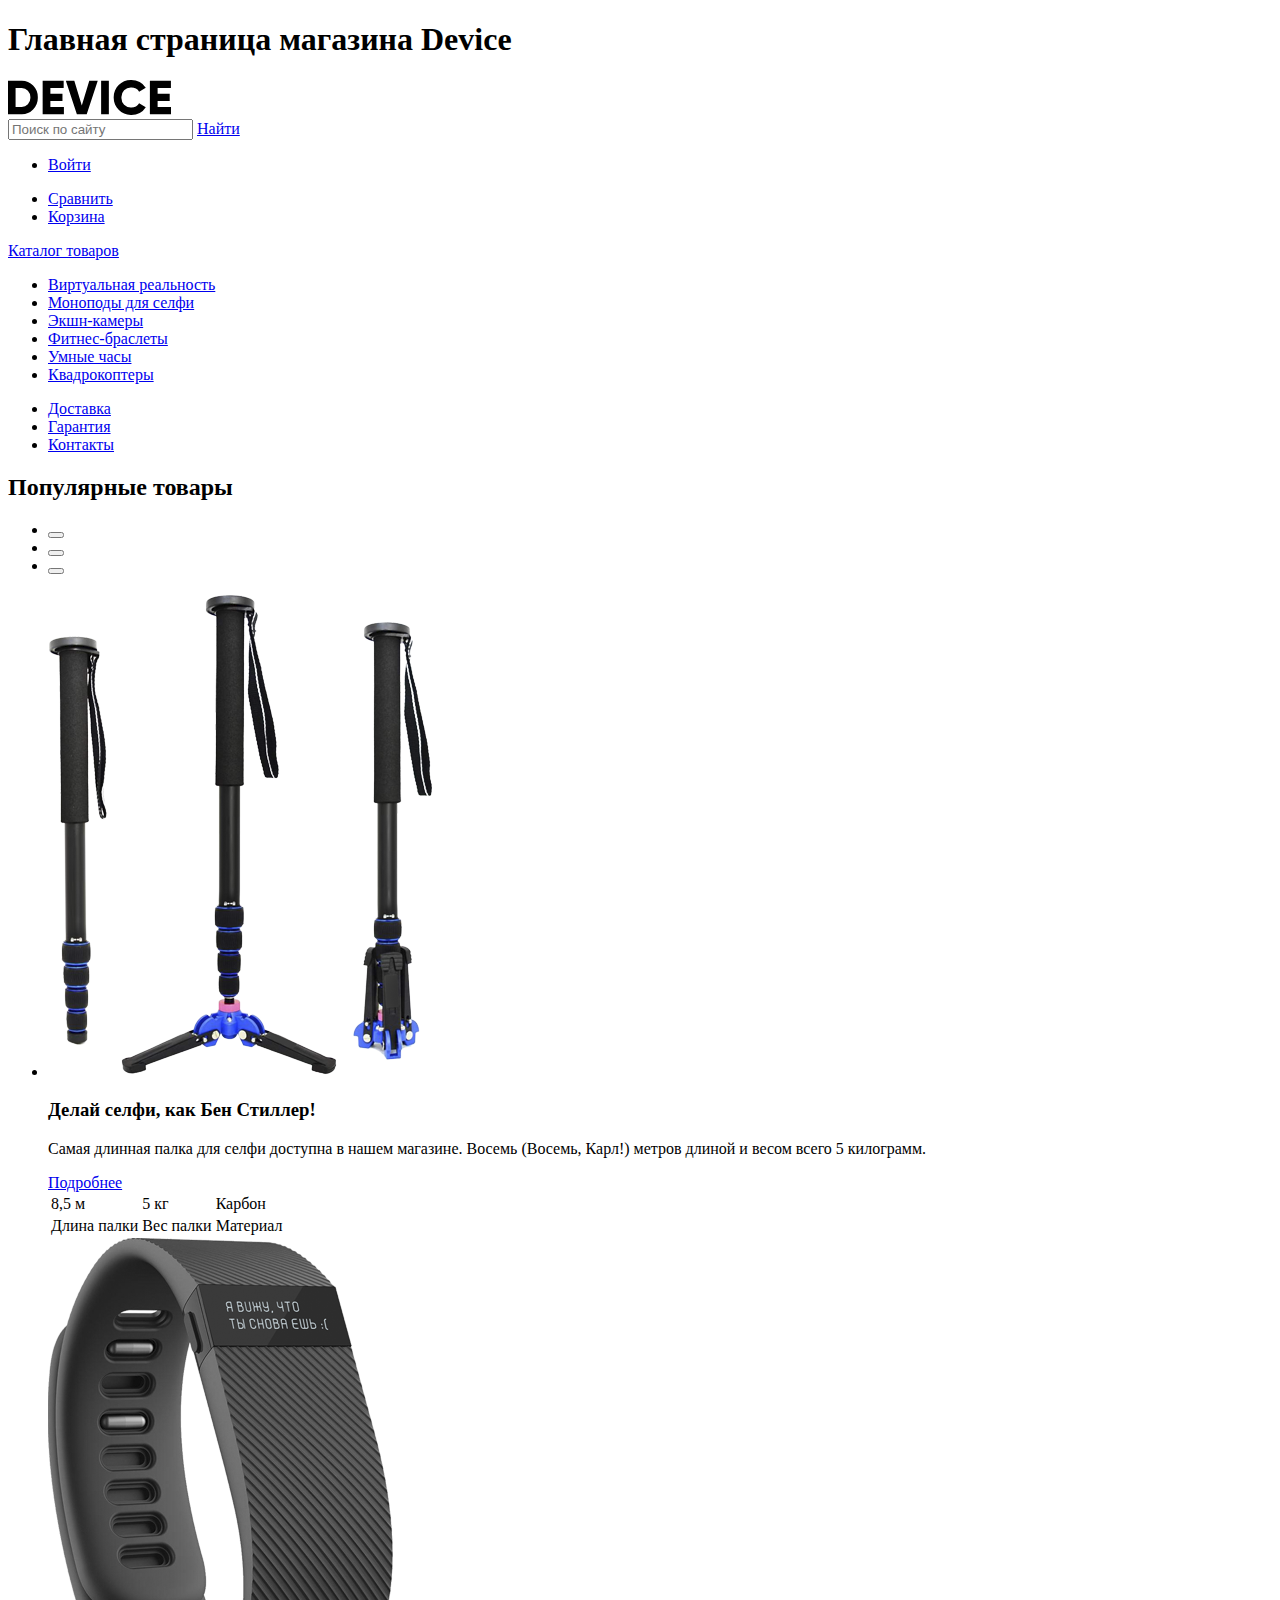
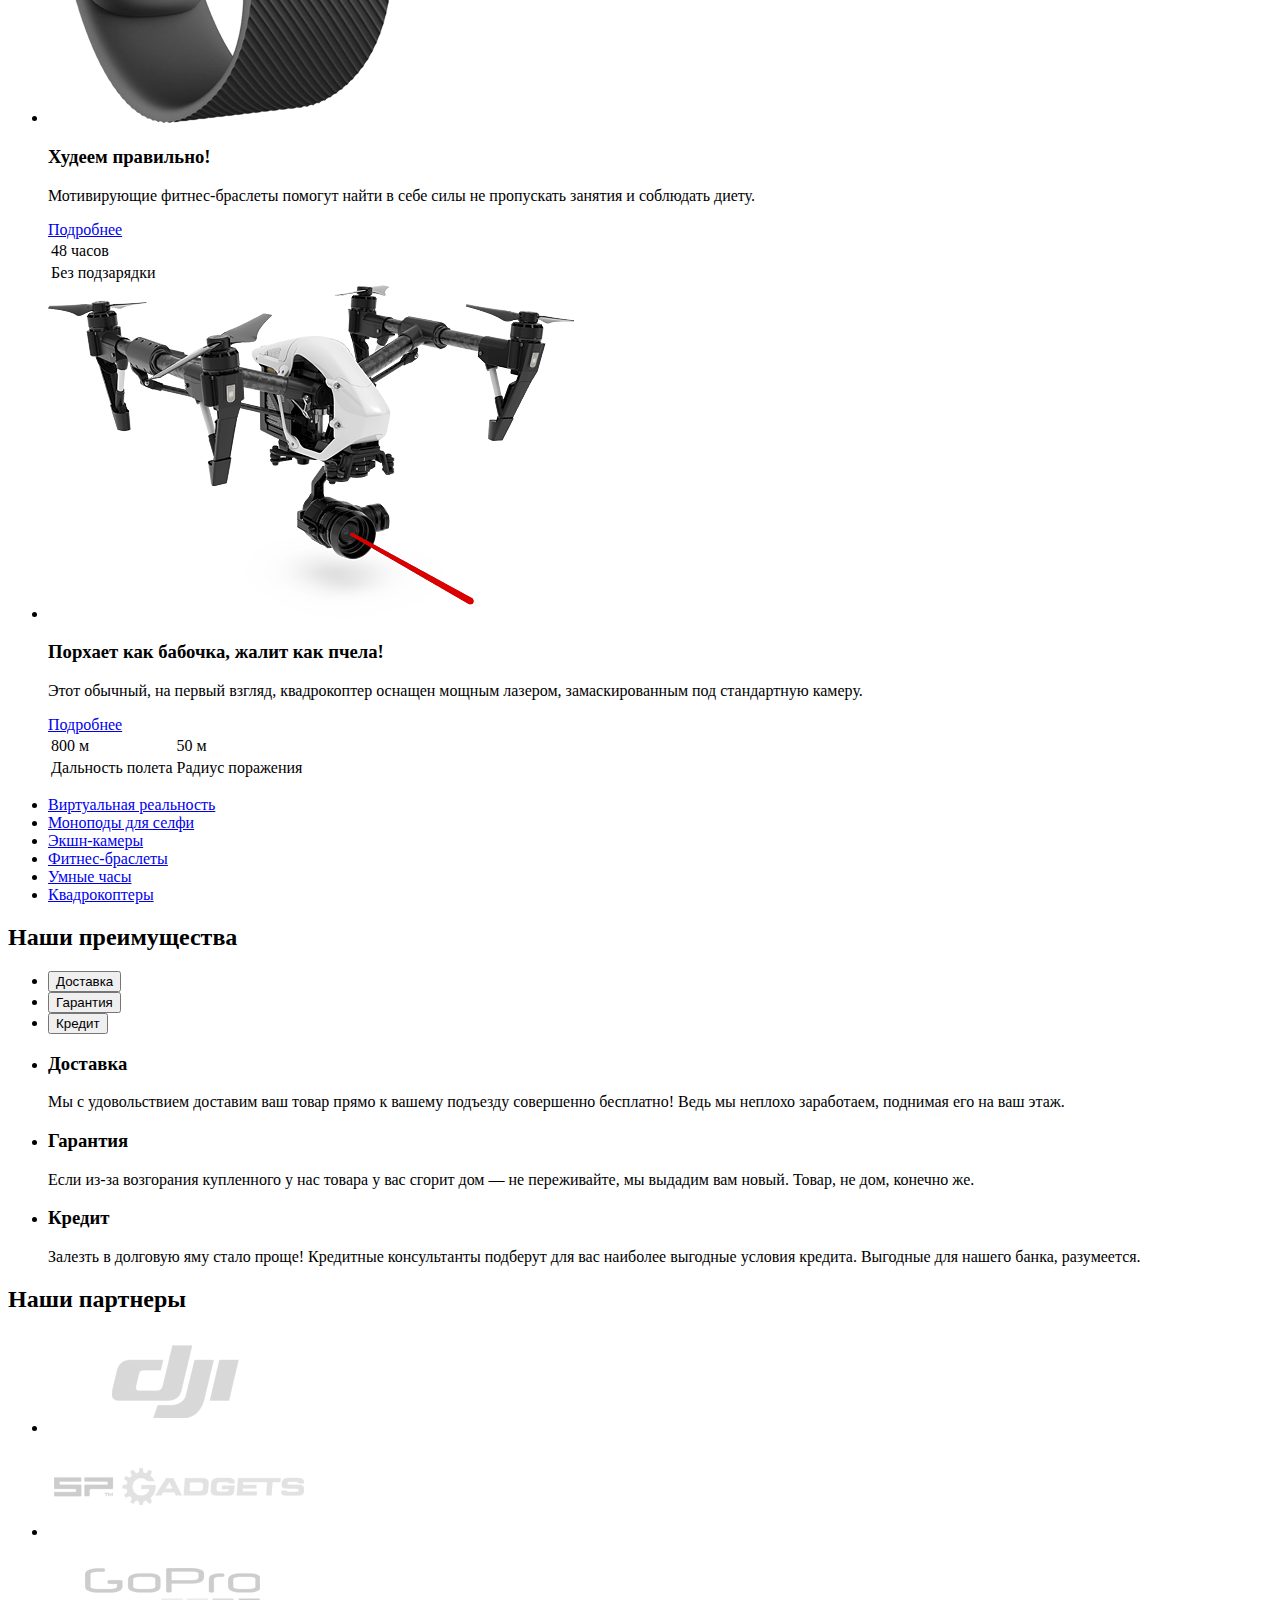
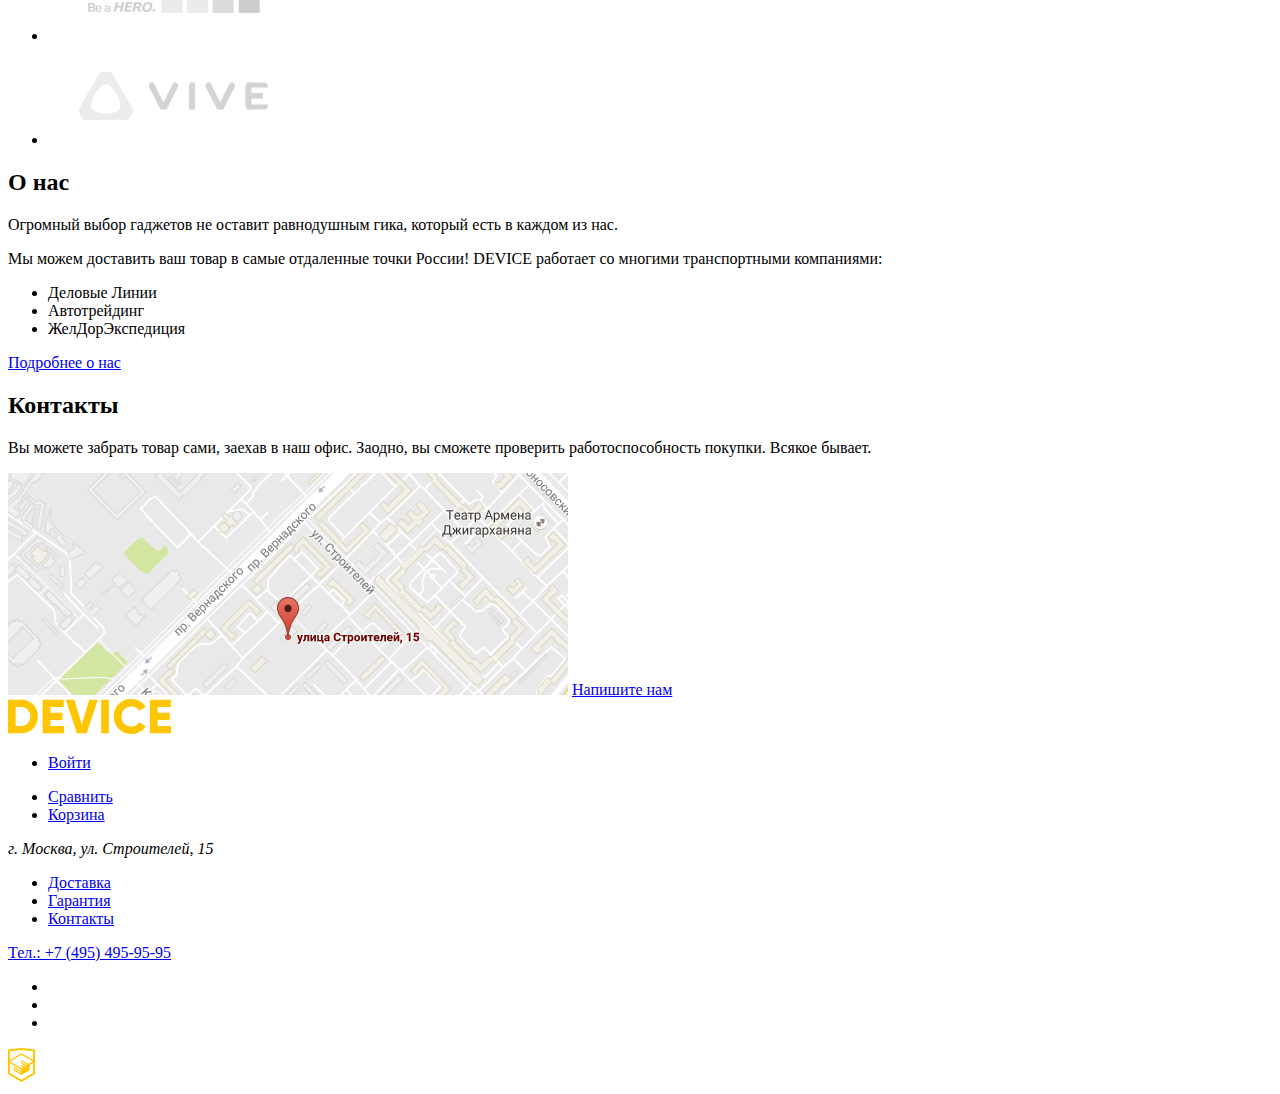
==== index.html @ 70436cd7 "Семантическая разметка" ====
<!DOCTYPE html>
<html lang="ru">
<head>
  <meta charset="UTF-8">
  <title>DEVICE Главная страница</title>
  <link rel="stylesheet" href="css/style.css">
</head>
<body>
  <header class="header">
    <h1 class="visually-hidden">Главная страница магазина Device</h1>
    <a class="header__logo">
      <img src="img/device.svg" alt="Логотип Device">
    </a>
    <div class="header__top">
      <label class="header__search search">
        <input type="text" placeholder="Поиск по сайту" class="search__input">
        <a href="catalog.html" class="search__button">Найти</a>
      </label>
      <ul class="header__user user-list">
        <li>
          <a href="enter.html" class="user-list__link">Войти</a>
        </li>
      </ul>
      <ul class="header__market market-list">
        <li><a href="cart.html" class="market-list__link">Сравнить</a></li>
        <li><a href="cart.html" class="market-list__link">Корзина</a></li>
      </ul>
    </div>
    <nav class="header__bottom nav">
      <a href="catalog.html" class="nav__catalog-link">Каталог товаров</a>
      <ul class="nav__sub-menu sub-menu">
        <li><a href="catalog.html" class="sub-menu__link">Виртуальная реальность</a></li>
        <li><a href="catalog.html" class="sub-menu__link">Моноподы для селфи</a></li>
        <li><a href="catalog.html" class="sub-menu__link">Экшн-камеры</a></li>
        <li><a href="catalog.html" class="sub-menu__link">Фитнес-браслеты</a></li>
        <li><a href="catalog.html" class="sub-menu__link">Умные часы</a></li>
        <li><a href="catalog.html" class="sub-menu__link">Квадрокоптеры</a></li>
      </ul>
      <ul class="nav__list navigation">
        <li><a href="delivery.html" class="navigation__link">Доставка</a></li>
        <li><a href="sertificat.html" class="navigation__link">Гарантия</a></li>
        <li><a href="contact.html" class="navigation__link">Контакты</a></li>
      </ul>
    </nav>
  </header>
  <main class="main-page">
    <section class="slider-promo">
      <h2 class="visually-hidden">Популярные товары</h2>
      <ul class="slider-promo__circle-list circle-list">
        <li><button class="circle-list__button"></button></li>
        <li><button class="circle-list__button"></button></li>
        <li><button class="circle-list__button"></button></li>
      </ul>
      <ul class="slider-promo__list">
        <li class="slider-promo__item slide slide_current">
          <img src="img/slide-1.png" alt="Селфи палка" class="slide__img">
          <div class="slide__right">
            <h3 class="slide__title">
              Делай селфи,
              как Бен Стиллер! </h3>
            <p class="slide__text">
              Самая длинная палка для селфи доступна в нашем магазине.
              Восемь (Восемь, Карл!) метров длиной и весом всего 5 килограмм.
            </p>
            <a href="item.html" class="slide__link">Подробнее</a>
            <table class="slide__table">
              <tr class="slide__row-param">
                <td>8,5 м</td>
                <td>5 кг</td>
                <td>Карбон</td>
              </tr>
              <tr class="slide__row-type">
                <td>Длина палки</td>
                <td>Вес палки</td>
                <td>Материал</td>
              </tr>
            </table>
          </div>
        </li>
        <li class="slider-promo__item slide">
          <img src="img/slide-2.png" alt="Умные часы" class="slide__img">
          <div class="slide__right">
            <h3 class="slide__title">
              Худеем
              правильно!
            </h3>
            <p class="slide__text">
              Мотивирующие фитнес-браслеты помогут найти в себе силы
              не пропускать занятия и соблюдать диету.
            </p>
            <a href="item.html" class="slide__link">Подробнее</a>
            <table class="slide__table">
              <tr class="slide__row-param">
                <td>48 часов</td>
              </tr>
              <tr class="slide__row-type">
                <td>Без подзарядки</td>
              </tr>
            </table>
          </div>
        </li>
        <li class="slider-promo__item slide">
          <img src="img/slide-3.png" alt="Квадракоптер" class="slide__img">
          <div class="slide__right">
            <h3 class="slide__title">
              Порхает как бабочка,
              жалит как пчела!
            </h3>
            <p class="slide__text">
              Этот обычный, на первый взгляд, квадрокоптер оснащен
              мощным лазером, замаскированным под стандартную камеру.
            </p>
            <a href="item.html" class="slide__link">Подробнее</a>
            <table class="slide__table">
              <tr class="slide__row-param">
                <td>800 м</td>
                <td>50 м</td>
              </tr>
              <tr class="slide__row-type">
                <td>Дальность полета</td>
                <td>Радиус поражения</td>
              </tr>
            </table>
          </div>
        </li>
      </ul>
    </section>
    <ul class="catalog-menu">
      <li>
        <div class="catalog-menu__picture"></div>
        <a href="catalog.html" class="catalog-menu__link">Виртуальная реальность</a>
      </li>
      <li>
        <div class="catalog-menu__picture"></div>
        <a href="catalog.html" class="catalog-menu__link">Моноподы для селфи</a>
      </li>
      <li>
        <div class="catalog-menu__picture"></div>
        <a href="catalog.html" class="catalog-menu__link">Экшн-камеры</a>
      </li>
      <li>
        <div class="catalog-menu__picture"></div>
        <a href="catalog.html" class="catalog-menu__link">Фитнес-браслеты</a>
      </li>
      <li>
        <div class="catalog-menu__picture"></div>
        <a href="catalog.html" class="catalog-menu__link">Умные часы</a>
      </li>
      <li>
        <div class="catalog-menu__picture"></div>
        <a href="catalog.html" class="catalog-menu__link">Квадрокоптеры</a>
      </li>
    </ul>
    <section class="slider-feature">
      <h2 class="visually-hidden">Наши преимущества</h2>
      <ul class="slider-feature__list-nav">
        <li><button class="slider-feature__link slider-feature__link_current">Доставка</button></li>
        <li><button class="slider-feature__link">Гарантия</button></li>
        <li><button class="slider-feature__link">Кредит</button></li>
      </ul>
      <ul class="slider-feature__list">
        <li class="slider-feature__item slide">
          <h3 class="slide__title">Доставка</h3>
          <p class="slide__text">Мы с удовольствием доставим ваш товар прямо к вашему подъезду совершенно бесплатно! Ведь мы неплохо заработаем, поднимая его на ваш этаж.</p>
        </li>
        <li class="slider-feature__item slide">
          <h3 class="slide__title">Гарантия</h3>
          <p class="slide__text">
            Если из-за возгорания купленного у нас товара у вас сгорит дом — не переживайте, мы выдадим вам новый.
            Товар, не дом, конечно же.
          </p>
        </li>
        <li class="slider-feature__item slide">
          <h3 class="slide__title">Кредит</h3>
          <p class="slide__text">
            Залезть в долговую яму стало проще! Кредитные консультанты подберут для вас наиболее выгодные
            условия кредита. Выгодные для нашего банка, разумеется.
          </p>
        </li>
      </ul>
    </section>
    <section class="partners">
      <h2 class="visually-hidden">Наши партнеры</h2>
      <ul class="partners__list">
        <li><a href="dji.com" class="partners__link"><img src="img/logo-1.png" alt="Логотип DJI"></a></li>
        <li><a href="sp.com" class="partners__link"><img src="img/logo-2.png" alt="Логотип SP Gadgets"></a></li>
        <li><a href="gopro.com" class="partners__link"><img src="img/logo-3.png" alt="Логотип GoPro"></a></li>
        <li><a href="vive.com" class="partners__link"><img src="img/logo-4.png" alt="Логотип VIVE"></a></li>
      </ul>
    </section>
    <section class="about">
      <h2 class="about__title">О нас</h2>
      <p class="about__text">
        Огромный выбор гаджетов не оставит равнодушным гика, который есть в каждом из нас.
      </p>
      <p class="about__text">
        Мы можем доставить ваш товар в самые отдаленные точки России! DEVICE работает со многими транспортными компаниями:
      </p>
      <ul class="about__list">
        <li>Деловые Линии</li>
        <li>Автотрейдинг</li>
        <li>ЖелДорЭкспедиция</li>
      </ul>
      <a href="tous.html" class="about__button">Подробнее о нас</a>
    </section>
    <section class="contact">
      <h2 class="contact__title">Контакты</h2>
      <p class="contact__text">Вы можете забрать товар сами, заехав в наш офис. Заодно, вы сможете проверить работоспособность покупки. Всякое бывает.</p>
      <a href="google.com"><img src="img/map.png" alt="г. Москва, ул. Строителей, 15"></a>
      <a href="toletter.html" class="contact__button">Напишите нам</a>
    </section>
  </main>
  <footer class="footer">
    <div class="footer__top">
      <a class="footer__logo"><img src="img/device_yellow.svg" alt="Логотип Device"></a>
      <ul class="user-list">
        <li><a href="enter.html" class="user-list__link">Войти</a></li>
      </ul>
      <ul class="market-list">
        <li><a href="cart.html" class="market-list__link">Сравнить</a></li>
        <li><a href="cart.html" class="market-list__link">Корзина</a></li>
      </ul>
    </div>
    <div class="footer__middle">
      <address class="footer__address">г. Москва, ул. Строителей, 15</address>
      <ul class="navigation footer__nav">
        <li><a href="delivery.html" class="navigation__link">Доставка</a></li>
        <li><a href="sertificat.html" class="navigation__link">Гарантия</a></li>
        <li><a href="contact.html" class="navigation__link">Контакты</a></li>
      </ul>
      <p class="tel"><a href="tel:+7(495)495-95-95">Тел.: +7 (495) 495-95-95</a></p>
    </div>
    <div class="footer bottom">
      <ul class="social">
        <li><a href="fb.com" class="social__link" aria-label="Мы в Facebook"></a></li>
        <li><a href="ins.com" class="social__link" aria-label="Мы в Instagram"></a></li>
        <li><a href="tw.com" class="social__link" aria-label="Мы в Twitter"></a></li>
      </ul>
      <a href="htmlacademy.ru" class="htmlAcad"><img src="img/logo-htmlacademy.svg" alt="Логотип ХТМЛ Академии"></a>
    </div>
  </footer>
</body>
</html>
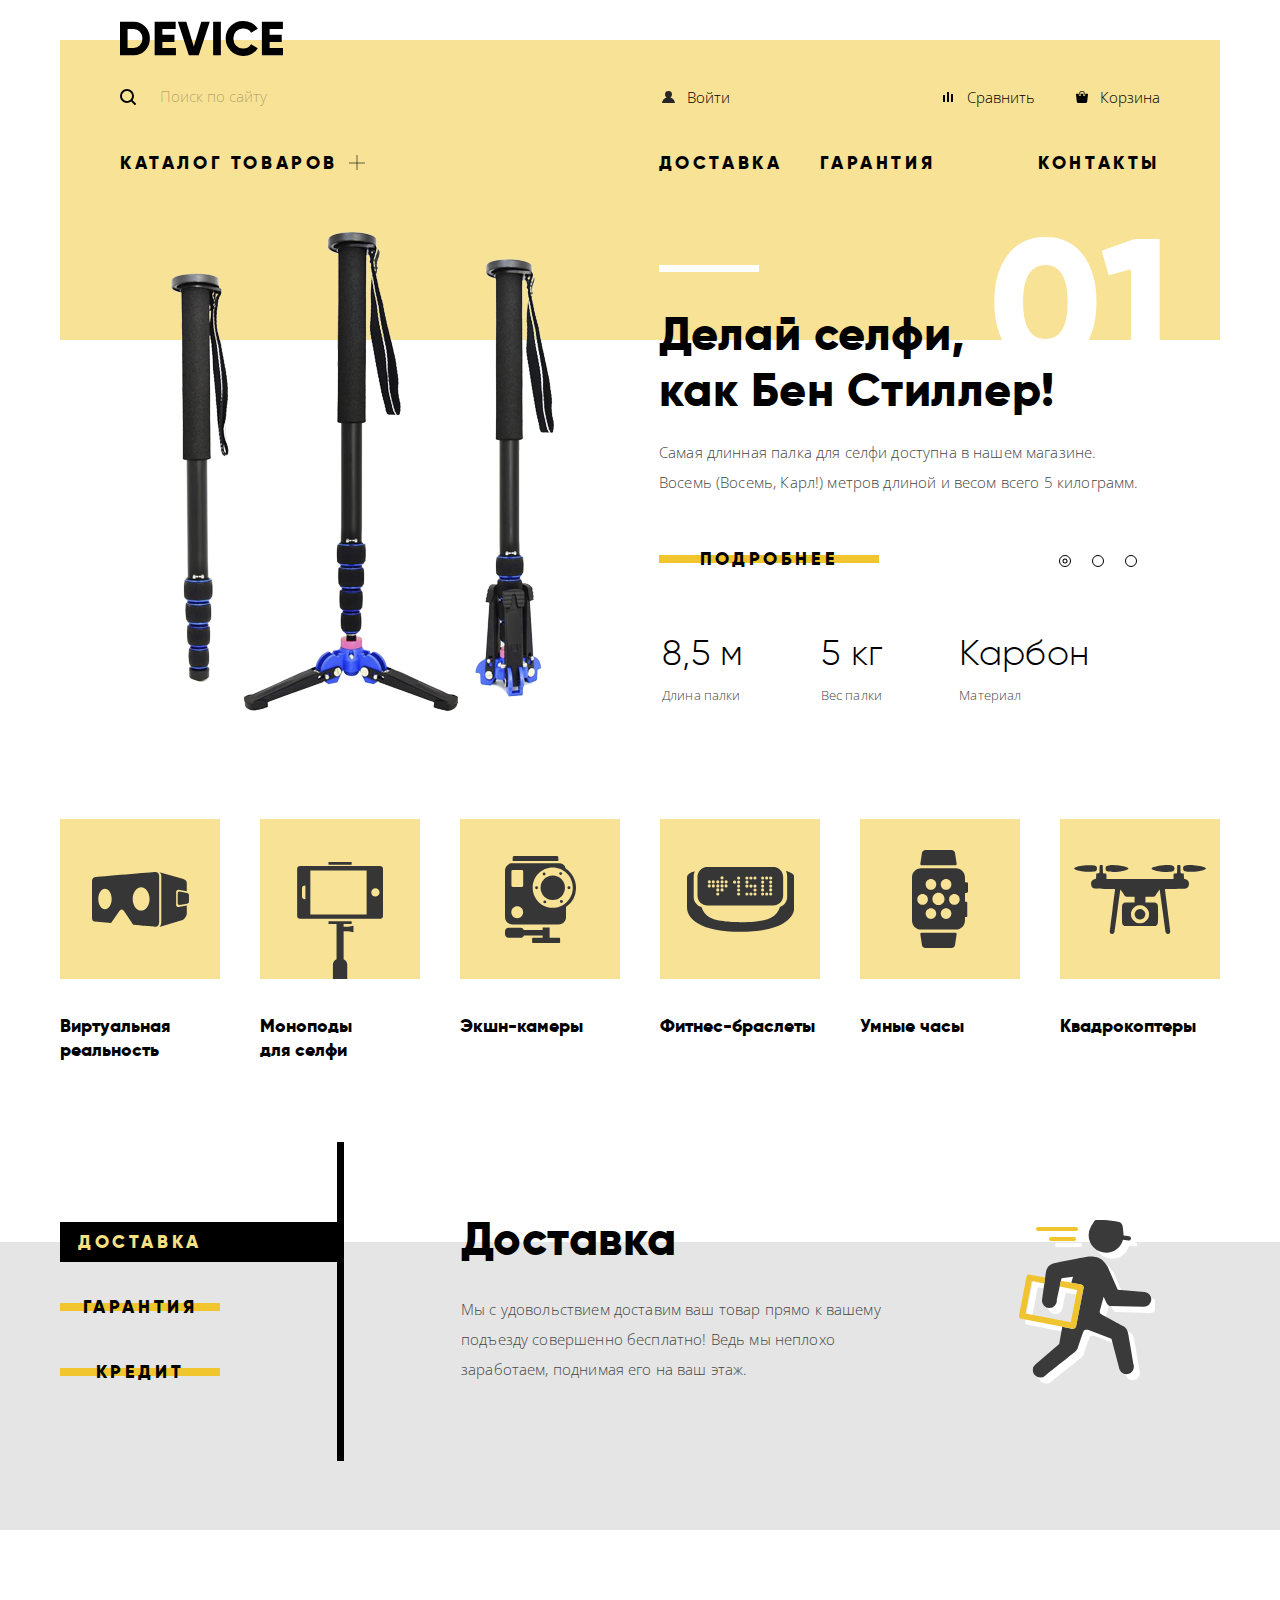
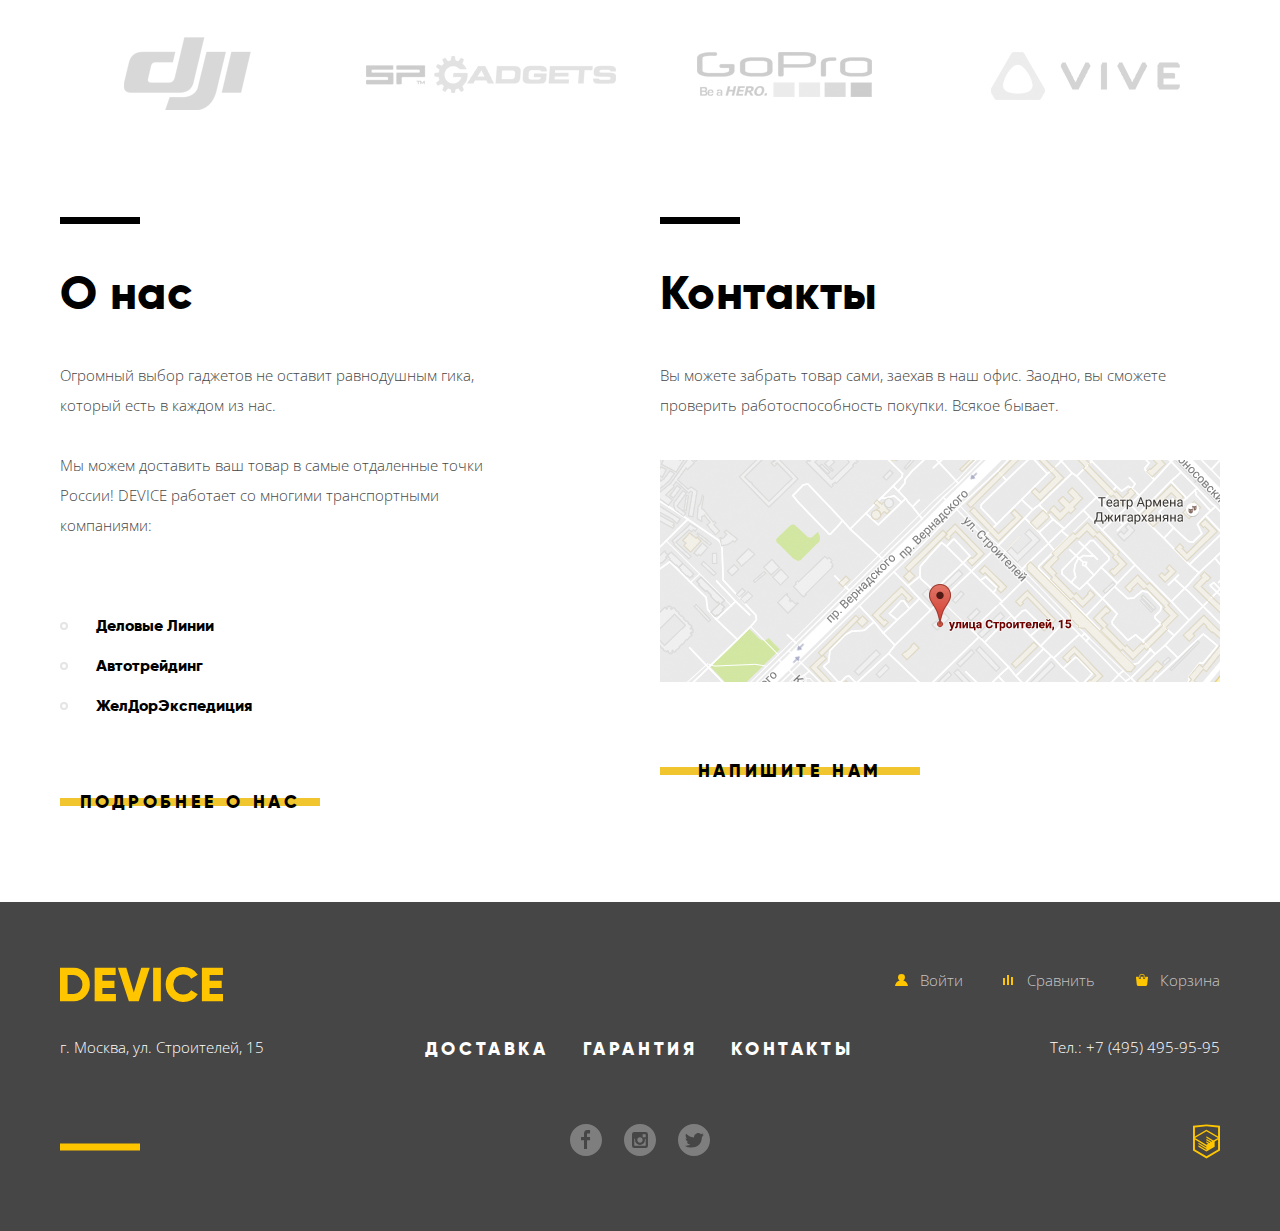
==== commit 9113f4bd: "Работает в хроме" ====
--- a/index.html
+++ b/index.html
@@ -3,241 +3,403 @@
 <head>
   <meta charset="UTF-8">
   <title>DEVICE Главная страница</title>
+  <link href="https://fonts.googleapis.com/css?family=Open+Sans:300,400&display=swap" rel="stylesheet">
   <link rel="stylesheet" href="css/style.css">
+  <link rel="stylesheet" href="css/normalize.css">
 </head>
-<body>
-  <header class="header">
-    <h1 class="visually-hidden">Главная страница магазина Device</h1>
-    <a class="header__logo">
-      <img src="img/device.svg" alt="Логотип Device">
-    </a>
-    <div class="header__top">
-      <label class="header__search search">
-        <input type="text" placeholder="Поиск по сайту" class="search__input">
-        <a href="catalog.html" class="search__button">Найти</a>
-      </label>
-      <ul class="header__user user-list">
-        <li>
-          <a href="enter.html" class="user-list__link">Войти</a>
-        </li>
-      </ul>
-      <ul class="header__market market-list">
-        <li><a href="cart.html" class="market-list__link">Сравнить</a></li>
-        <li><a href="cart.html" class="market-list__link">Корзина</a></li>
+<body class="main-page">
+  <div class="container">
+    <header class="header">
+      <h1 class="visually-hidden">Главная страница магазина Device</h1>
+      <a class="header__logo">
+        <img src="img/device.svg" alt="Логотип Device" width="163" height="35">
+      </a>
+      <div class="header__top">
+        <label class="header__search search">
+          <input type="text" placeholder="Поиск по сайту" class="search__input">
+          <a href="catalog.html" class="search__button">Найти</a>
+        </label>
+        <ul class="header__user user-list">
+          <li class="user-list__item">
+            <a href="enter.html" class="user-list__link">Войти</a>
+          </li>
+        </ul>
+        <ul class="header__market market-list">
+          <li><a href="cart.html" class="market-list__link market-list__link_compare">Сравнить</a></li>
+          <li><a href="cart.html" class="market-list__link market-list__link_cart">Корзина</a></li>
+        </ul>
+      </div>
+      <nav class="header__bottom nav">
+        <a href="catalog.html" class="nav__catalog-link">Каталог товаров</a>
+        <div class="nav__sub-menu sub-menu">
+          <ul class="sub-menu__category-list">
+            <li class="sub-menu__item">
+              <a href="" class="sub-menu__link">Виртуальная реальность</a>
+            </li>
+            <li class="sub-menu__item">
+              <a href="" class="sub-menu__link">Моноподы для селфи</a>
+            </li>
+            <li class="sub-menu__item">
+              <a href="" class="sub-menu__link">Экшн-камеры</a>
+            </li>
+          </ul>
+          <ul class="sub-menu__category-list">
+            <li class="sub-menu__item">
+              <a href="" class="sub-menu__link">Фитнес-браслеты</a>
+            </li>
+            <li class="sub-menu__item">
+              <a href="" class="sub-menu__link">Умные часы</a>
+            </li>
+          </ul>
+          <ul class="sub-menu__category-list">
+            <li class="sub-menu__item">
+              <a href="" class="sub-menu__link">Квадрокоптеры</a>
+            </li>
+          </ul>
+        </div>
+        <ul class="nav__list navigation">
+          <li><a href="delivery.html" class="navigation__link">Доставка</a></li>
+          <li><a href="sertificat.html" class="navigation__link">Гарантия</a></li>
+          <li><a href="contact.html" class="navigation__link">Контакты</a></li>
+        </ul>
+      </nav>
+    </header>
+  </div>
+  <main class="main-page">
+    <div class="container">
+      <section class="slider-promo">
+        <h2 class="visually-hidden">Популярные товары</h2>
+        <ul class="slider-promo__circle-list circle-list">
+          <li><button class="circle-list__button circle-list__button_current"></button></li>
+          <li><button class="circle-list__button"></button></li>
+          <li><button class="circle-list__button"></button></li>
+        </ul>
+        <ul class="slider-promo__list">
+          <li class="slider-promo__item slide slide_current">
+            <img src="img/slide-1.png" alt="Селфи палка" class="slide__img" width="384" height="486">
+            <div class="slide__right">
+              <h3 class="slide__title">
+                Делай селфи,<br>
+                как Бен Стиллер!</h3>
+              <p class="slide__text">
+                Самая длинная палка для селфи доступна в нашем магазине.
+                Восемь&nbsp;(Восемь, Карл!) метров длиной и весом всего 5 килограмм.
+              </p>
+              <a href="item.html" class="slide__link button">Подробнее</a>
+              <table class="slide__table">
+                <tr class="slide__row-param">
+                  <td>8,5 м</td>
+                  <td>5 кг</td>
+                  <td>Карбон</td>
+                </tr>
+                <tr class="slide__row-type">
+                  <td>Длина палки</td>
+                  <td>Вес палки</td>
+                  <td>Материал</td>
+                </tr>
+              </table>
+            </div>
+          </li>
+          <li class="slider-promo__item slide">
+            <img src="img/slide-2.png" alt="Умные часы" class="slide__img" width="345" height="485">
+            <div class="slide__right">
+              <h3 class="slide__title">
+                Худеем<br>
+                правильно!
+              </h3>
+              <p class="slide__text">
+                Мотивирующие фитнес-браслеты помогут найти в себе силы
+                не&nbsp;пропускать занятия и соблюдать диету.
+              </p>
+              <a href="item.html" class="slide__link button">Подробнее</a>
+              <table class="slide__table">
+                <tr class="slide__row-param">
+                  <td>48 часов</td>
+                </tr>
+                <tr class="slide__row-type">
+                  <td>Без подзарядки</td>
+                </tr>
+              </table>
+            </div>
+          </li>
+          <li class="slider-promo__item slide">
+            <img src="img/slide-3.png" alt="Квадракоптер" class="slide__img" width="526" height="334">
+            <div class="slide__right">
+              <h3 class="slide__title">
+                Порхает как&nbsp;бабочка,
+                жалит как пчела!
+              </h3>
+              <p class="slide__text">
+                Этот обычный, на первый взгляд, квадрокоптер оснащен
+                мощным&nbsp;лазером, замаскированным под стандартную камеру.
+              </p>
+              <a href="item.html" class="slide__link button">Подробнее</a>
+              <table class="slide__table">
+                <tr class="slide__row-param">
+                  <td>800 м</td>
+                  <td>50 м</td>
+                </tr>
+                <tr class="slide__row-type">
+                  <td>Дальность полета</td>
+                  <td>Радиус поражения</td>
+                </tr>
+              </table>
+            </div>
+          </li>
+        </ul>
+      </section>
+      <ul class="catalog-menu">
+        <li>
+          <a href="catalog.html" class="catalog-menu__picture catalog-menu__picture_reality">
+            <svg xmlns="http://www.w3.org/2000/svg" width="97" height="55" viewBox="0 0 97 55">
+              <g fill="#363636">
+                <path
+                  d="M84.131 32.639V20.003c0-1.309 1.045-2.37 2.335-2.37l8.326 1.581V11.02c0-2.355-1.708-3.431-4.202-4.265L67.403.175c1.616 1.391 1.889 2.04 1.889 4.396V49.78c0 2.356-.45 4.066-1.967 5.21l23.265-7.065c2.401-.833 4.202-4.216 4.202-6.572V33.44l-8.326 1.567c-1.29.002-2.335-1.06-2.335-2.368z" />
+                <path
+                  d="M95.129 20.979l-7.598-1.444c-1.008 0-1.824.829-1.824 1.851v9.868c0 1.023.816 1.852 1.824 1.852l7.598-1.431c1.154-.419 1.824-.829 1.824-1.852V22.83c0-1.022-.766-1.507-1.824-1.851zM67.17 4.483c0-5.08-4.232-4.459-4.232-4.459S5.832 4.738 2.838 5.145.001 9.532.001 9.532L0 45.812c0 3.743 2.599 3.753 2.599 3.753l16.477 1.403L27.212 39.3s1.109-1.828 2.505-1.828c1.397 0 2.432 1.861 2.432 1.861l9.061 13.521s18.895 1.909 22.521 1.909c3.626-.001 3.439-5.024 3.439-5.024V4.483zM12.982 37.192c-3.698 0-6.696-4.601-6.696-10.275s2.998-10.275 6.696-10.275c3.698 0 6.696 4.601 6.696 10.275s-2.998 10.275-6.696 10.275zm36.158 1.426c-4.662 0-8.441-5.239-8.441-11.701 0-6.463 3.78-11.702 8.441-11.702 4.662 0 8.442 5.239 8.442 11.702 0 6.462-3.78 11.701-8.442 11.701z" />
+              </g>
+            </svg>
+          </a>
+          <a href="catalog.html" class="catalog-menu__link">Виртуальная реальность</a>
+        </li>
+        <li>
+          <a href="catalog.html" class="catalog-menu__picture catalog-menu__picture_mono">
+            <svg xmlns="http://www.w3.org/2000/svg" width="86" height="117" viewBox="0 0 86 117">
+              <g fill="#363636">
+                <path
+                  d="M82.821 4.011H3.33A3.188 3.188 0 0 0 .142 7.199v46.413a3.187 3.187 0 0 0 3.188 3.189h79.492a3.188 3.188 0 0 0 3.189-3.189V7.199a3.189 3.189 0 0 0-3.19-3.188zM8.392 37.236h-.226a3.19 3.19 0 0 1-3.189-3.189v-7.283a3.188 3.188 0 0 1 3.189-3.188h.226v13.66zm61.231 15.172H13.341V8.402h56.282v44.006zM78.4 34.552c-2.289 0-4.146-1.855-4.146-4.147s1.856-4.147 4.146-4.147a4.146 4.146 0 1 1 0 8.294zM31.497 0h23.157v2.758H31.497zM46.608 64.861v-2.973h8.046V59.13H31.498v2.758h8.045v35.246a6.068 6.068 0 0 0-3.635 5.559V117h14.335v-14.307a6.062 6.062 0 0 0-3.636-5.557v-27.99h4.796l5.051 1.213v-6.711l-5.051 1.213h-4.795z" />
+              </g>
+            </svg>
+          </a>
+          <a href="catalog.html" class="catalog-menu__link">Моноподы для&nbsp;селфи</a>
+        </li>
+        <li>
+          <a href="catalog.html" class="catalog-menu__picture catalog-menu__picture_action">
+            <svg xmlns="http://www.w3.org/2000/svg" width="71" height="87" viewBox="0 0 71 87">
+              <g fill="#363636">
+                <path
+                  d="M53.349 1.49c0-.736-.578-1.49-1.311-1.49H9.053C8.32 0 7.672.754 7.672 1.49v3.522h45.676V1.49zM54.202 81.809h-9.597V71.426h-6.958v2.507H18.774c-.537-1.254-1.757-2.148-3.181-2.148H3.559C1.642 71.784 0 73.387 0 75.311v3.018c0 1.924 1.642 3.48 3.559 3.48h12.035c1.511 0 2.792-.896 3.269-2.326h18.785v2.326H28.13c-.533 0-1.01.437-1.01.972v3.172c0 .535.478 1.048 1.01 1.048h26.072c.533 0 .93-.513.93-1.048V82.78c0-.535-.397-.971-.93-.971zM60.666 12.39a7.037 7.037 0 0 0-6.771-5.05H7.148C3.25 7.34 0 10.449 0 14.361v46.9c0 3.912 3.25 7.121 7.148 7.121h46.747c3.898 0 7.126-3.209 7.126-7.121V50.915a23.228 23.228 0 0 0 10.001-19.164c-.001-8.079-4.132-15.181-10.356-19.361zM12.238 62.151c-3.259 0-5.901-2.65-5.901-5.921 0-3.27 2.642-5.922 5.901-5.922s5.902 2.652 5.902 5.922c0 3.271-2.643 5.921-5.902 5.921zm5.961-32.605a1.42 1.42 0 0 1-1.418 1.422h-8.94a1.42 1.42 0 0 1-1.418-1.422v-14.16a1.42 1.42 0 0 1 1.418-1.423h8.939a1.42 1.42 0 0 1 1.418 1.423v14.16zm29.563 22.312c-11.076 0-20.057-9.01-20.057-20.123s8.98-20.124 20.057-20.124c11.077 0 20.058 9.01 20.058 20.124s-8.981 20.123-20.058 20.123z" />
+                <ellipse cx="47.762" cy="31.735" rx="12.188" ry="12.229" />
+                <circle cx="31.562" cy="31.736" r="1.435" />
+                <circle cx="63.963" cy="31.736" r="1.435" />
+                <circle cx="39.109" cy="17.994" r="1.435" />
+                <ellipse cx="56.415" cy="45.476" rx="1.43" ry="1.436" />
+                <circle cx="55.697" cy="17.565" r="1.435" />
+                <circle cx="39.828" cy="45.906" r="1.435" />
+              </g>
+            </svg>
+          </a>
+          <a href="catalog.html" class="catalog-menu__link">Экшн-камеры</a>
+        </li>
+        <li>
+          <a href="catalog.html" class="catalog-menu__picture catalog-menu__picture_fit">
+            <svg xmlns="http://www.w3.org/2000/svg" width="107" height="65" viewBox="0 0 107 65">
+              <g fill="#363636">
+                <path
+                  d="M98.967 4.074c.752 1.441 1.209 3.08 1.209 4.818v21.102c0 4.616-3.092 8.527-7.246 9.9-1.325 3.987-3.778 7.854-8.051 10.432-8.676 5.231-31.124 4.837-31.198 4.837-.078 0-22.513.395-31.189-4.837-4.216-2.545-6.708-6.347-8.042-10.279-4.418-1.209-7.756-5.251-7.756-10.053V8.893c0-1.688.427-3.282 1.139-4.693C4.17 5.109 0 6.918 0 10.434v29.983C0 50.668 11.839 64.85 53.657 64.85c41.82 0 53.657-14.182 53.657-24.433V10.434c-.001-3.684-4.576-5.494-8.347-6.36z" />
+                <path
+                  d="M20.561 38.459h65.523c5.564 0 10.074-4.513 10.074-10.077V9.935c0-5.563-4.51-10.075-10.074-10.075H20.561c-5.564 0-10.075 4.511-10.075 10.075v18.447c0 5.564 4.511 10.077 10.075 10.077zM83.695 9.468a1.57 1.57 0 1 1 0 3.139 1.57 1.57 0 0 1 0-3.139zm0 4.039a1.569 1.569 0 1 1 0 3.138 1.569 1.569 0 0 1 0-3.138zm0 4.039a1.568 1.568 0 1 1 .001 3.137 1.568 1.568 0 0 1-.001-3.137zm0 3.827a1.57 1.57 0 1 1-.001 3.14 1.57 1.57 0 0 1 .001-3.14zm0 4.039a1.568 1.568 0 1 1 .001 3.137 1.568 1.568 0 0 1-.001-3.137zM79.656 9.468c.867 0 1.568.703 1.568 1.57a1.568 1.568 0 1 1-3.136 0c0-.868.703-1.57 1.568-1.57zm0 15.944a1.568 1.568 0 1 1 0 3.135 1.568 1.568 0 0 1 0-3.135zM75.619 9.468a1.57 1.57 0 1 1-.003 3.14 1.57 1.57 0 0 1 .003-3.14zm0 4.039a1.57 1.57 0 1 1-.003 3.139 1.57 1.57 0 0 1 .003-3.139zm0 4.039a1.569 1.569 0 1 1-.002 3.138 1.569 1.569 0 0 1 .002-3.138zm0 3.827a1.568 1.568 0 1 1 0 3.138 1.568 1.568 0 0 1 0-3.138zm0 4.039a1.569 1.569 0 1 1-.002 3.138 1.569 1.569 0 0 1 .002-3.138zM67.965 9.468c.867 0 1.568.703 1.568 1.57a1.568 1.568 0 1 1-3.136 0 1.568 1.568 0 0 1 1.568-1.57zm0 8.078a1.568 1.568 0 1 1-1.568 1.569 1.568 1.568 0 0 1 1.568-1.569zm0 3.881a1.569 1.569 0 1 1-.002 3.136 1.569 1.569 0 0 1 .002-3.136zm0 3.985a1.568 1.568 0 1 1 0 3.135 1.568 1.568 0 0 1 0-3.135zM63.926 9.468a1.57 1.57 0 1 1 0 3.14 1.57 1.57 0 0 1 0-3.14zm0 8.078a1.57 1.57 0 1 1 .001 3.139 1.57 1.57 0 0 1-.001-3.139zm0 7.866a1.57 1.57 0 1 1 .001 3.139 1.57 1.57 0 0 1-.001-3.139zM59.888 9.468a1.57 1.57 0 0 1 0 3.139 1.568 1.568 0 0 1-1.568-1.569 1.567 1.567 0 0 1 1.568-1.57zm0 4.039a1.57 1.57 0 1 1-.001 3.135 1.57 1.57 0 0 1 .001-3.135zm0 4.039a1.57 1.57 0 1 1-.001 3.14 1.57 1.57 0 0 1 .001-3.14zm0 7.866a1.57 1.57 0 0 1 0 3.137 1.569 1.569 0 0 1 0-3.137zm-8.29-15.944a1.57 1.57 0 1 1 0 3.139 1.57 1.57 0 0 1 0-3.139zm0 4.039a1.569 1.569 0 1 1 0 3.138 1.569 1.569 0 0 1 0-3.138zm0 4.039a1.568 1.568 0 1 1 .001 3.137 1.568 1.568 0 0 1-.001-3.137zm0 3.881a1.568 1.568 0 1 1 0 3.137 1.569 1.569 0 0 1 0-3.137zm0 3.985a1.568 1.568 0 1 1 .001 3.137 1.568 1.568 0 0 1-.001-3.137zm-4.039-11.905a1.568 1.568 0 1 1 0 3.136 1.568 1.568 0 0 1 0-3.136zm-8.502-.212a1.57 1.57 0 1 1-.001 3.135 1.57 1.57 0 0 1 .001-3.135zm0 4.038a1.57 1.57 0 1 1-.003 3.141 1.57 1.57 0 0 1 .003-3.141zm-4.039-8.078a1.57 1.57 0 1 1-.003 3.14 1.57 1.57 0 0 1 .003-3.14zm0 4.04a1.57 1.57 0 1 1-.003 3.139 1.57 1.57 0 0 1 .003-3.139zm0 4.038a1.57 1.57 0 1 1-.003 3.14 1.57 1.57 0 0 1 .003-3.14zm0 4.04a1.569 1.569 0 1 1-.001 3.137 1.569 1.569 0 0 1 .001-3.137zm-4.254-8.078a1.569 1.569 0 1 1 0 3.138 1.569 1.569 0 0 1 0-3.138zm0 4.038a1.57 1.57 0 1 1 0 3.139 1.57 1.57 0 0 1 0-3.139zm0 4.04a1.57 1.57 0 1 1-.001 3.14 1.57 1.57 0 0 1 .001-3.14zm0 4.039a1.568 1.568 0 1 1 .001 3.137 1.568 1.568 0 0 1-.001-3.137zM26.3 9.255a1.57 1.57 0 1 1 0 0zm0 4.04a1.57 1.57 0 0 1 1.571 1.568 1.57 1.57 0 0 1-3.14 0 1.57 1.57 0 0 1 1.569-1.568zm0 4.038a1.571 1.571 0 1 1 0 3.14 1.571 1.571 0 0 1 0-3.14zm0 4.04a1.57 1.57 0 1 1 0 0zm-4.037-8.078a1.57 1.57 0 1 1-.001 3.135 1.57 1.57 0 0 1 .001-3.135zm0 4.038a1.57 1.57 0 0 1 0 3.14 1.57 1.57 0 0 1 0-3.14z" />
+              </g>
+            </svg>
+          </a>
+          <a href="catalog.html" class="catalog-menu__link">Фитнес-браслеты</a>
+        </li>
+        <li>
+          <a href="catalog.html" class="catalog-menu__picture catalog-menu__picture_watch">
+            <svg xmlns="http://www.w3.org/2000/svg" width="56" height="98" viewBox="0 0 56 98">
+              <g fill="#363636">
+                <path
+                  d="M54.494 32.197h-1.515v-4.64c0-5.052-4.087-9.186-9.082-9.186H9.082C4.086 18.372 0 22.505 0 27.557v42.868c0 5.052 4.087 9.185 9.083 9.185h34.815c4.995 0 9.082-4.133 9.082-9.185V67.01h1.515a.764.764 0 0 0 .757-.764V52.467a.765.765 0 0 0-.757-.766H52.98v-8.788h1.515c.832 0 1.514-.688 1.514-1.531v-7.654a1.529 1.529 0 0 0-1.515-1.531zm-20.412-3.109c2.926 0 5.299 2.398 5.299 5.358s-2.373 5.358-5.299 5.358-5.298-2.398-5.298-5.358 2.372-5.358 5.298-5.358zm-15.137 0c2.925 0 5.298 2.398 5.298 5.358s-2.373 5.358-5.298 5.358c-2.926 0-5.298-2.398-5.298-5.358s2.372-5.358 5.298-5.358zM5.297 49.397c0-2.959 2.371-5.358 5.298-5.358 2.926 0 5.298 2.399 5.298 5.358 0 2.959-2.373 5.358-5.298 5.358-2.927.001-5.298-2.399-5.298-5.358zm13.648 19.497c-2.926 0-5.298-2.398-5.298-5.358s2.372-5.358 5.298-5.358c2.925 0 5.298 2.398 5.298 5.358s-2.373 5.358-5.298 5.358zm1.49-19.903c0-3.382 2.711-6.124 6.055-6.124s6.055 2.742 6.055 6.124-2.711 6.124-6.055 6.124c-3.344-.001-6.055-2.742-6.055-6.124zm13.647 19.903c-2.926 0-5.298-2.398-5.298-5.358s2.372-5.358 5.298-5.358 5.299 2.398 5.299 5.358-2.373 5.358-5.299 5.358zm8.302-14.138c-2.927 0-5.298-2.399-5.298-5.358 0-2.959 2.371-5.358 5.298-5.358 2.926 0 5.298 2.399 5.298 5.358 0 2.958-2.372 5.358-5.298 5.358zM9.646 15.31h33.687c.843 0 1.432-.681 1.306-1.514L43.023 3.028l-.002-.002C42.771 1.362 41.189 0 39.506 0H13.474c-1.686 0-3.268 1.362-3.517 3.028L8.342 13.795c-.125.833.461 1.515 1.304 1.515zM43.333 82.671H9.646c-.843 0-1.429.683-1.304 1.516l1.615 10.767c.25 1.666 1.832 3.028 3.516 3.028h26.032c1.684 0 3.266-1.362 3.517-3.026v-.002l1.615-10.767c.128-.833-.461-1.516-1.304-1.516z" />
+              </g>
+            </svg>
+          </a>
+          <a href="catalog.html" class="catalog-menu__link">Умные часы</a>
+        </li>
+        <li>
+          <a href="catalog.html" class="catalog-menu__picture catalog-menu__picture_quadro">
+            <svg xmlns="http://www.w3.org/2000/svg" width="132" height="69" viewBox="0 0 132 69">
+              <g fill="#363636">
+                <path
+                  d="M12.052.258C6.507.745 1.838 1.85.575 2.93c-.722.616-.722.616-.232 1.156.644.72 3.713 1.645 7.247 2.237 3.998.668 12.51.693 13.724.051 1.211-.668 1.624-1.414 1.624-2.981 0-1.619-.62-2.416-2.218-2.853C19.274.154 14.94 0 12.052.258zM25.774.488c-.129.283-.258 2.108-.258 4.112 0 4.061.155 3.778-2.192 3.933l-1.03.077-.13 2.545-.129 2.544-1.186.283c-2.58.668-4 2.595-3.792 5.294.128 1.927 1.03 3.341 2.579 4.087 1.109.513 1.47.538 11.246.538 5.545 0 10.137.079 10.188.18.051.13-1.11 9.408-2.58 20.64-1.444 11.23-2.682 20.997-2.708 21.666-.051 1.617.826 2.62 2.348 2.62 1.237 0 2.012-.64 2.321-1.9.13-.514 1.496-10.334 3.018-21.822 1.522-11.463 2.863-20.869 2.94-20.869.104 0 1.084 1.413 2.193 3.136 2.94 4.626 2.399 4.317 7.635 4.317h4.359v5.63l-5.133.077c-4.72.077-5.21.127-5.881.615-1.573 1.157-1.625 1.415-1.625 10.977 0 9.534.026 9.792 1.522 11.05l.851.695H81.695l.851-.696c1.496-1.257 1.52-1.515 1.52-11.05 0-9.56-.05-9.819-1.622-10.976-.671-.488-1.161-.538-5.882-.615l-5.132-.077v-5.63h4.36c5.234 0 4.693.309 7.633-4.317 1.11-1.723 2.09-3.136 2.194-3.136.076 0 1.418 9.406 2.94 20.869 1.522 11.488 2.889 21.308 3.018 21.821.31 1.26 1.082 1.902 2.321 1.902 1.521 0 2.4-1.004 2.347-2.621-.026-.67-1.264-10.436-2.71-21.666-1.468-11.232-2.63-20.51-2.577-20.64.05-.101 4.641-.18 10.19-.18 9.774 0 10.135-.025 11.243-.538 1.548-.746 2.45-2.16 2.58-4.087.206-2.699-1.212-4.626-3.792-5.294l-1.187-.283-.127-2.544-.13-2.545-1.031-.077c-2.347-.155-2.194.128-2.194-3.933 0-2.004-.128-3.829-.257-4.112-.206-.36-.543-.488-1.367-.488-.619 0-1.238.128-1.42.309-.206.205-.31 1.465-.31 3.932 0 2.467-.102 3.727-.309 3.932-.18.18-.901.308-1.65.308-1.625 0-1.65.052-1.65 3.11v2.287H32.48v-2.287c0-3.058-.024-3.11-1.65-3.11-.748 0-1.47-.129-1.65-.308-.207-.205-.31-1.465-.31-3.932 0-2.467-.103-3.727-.31-3.932-.18-.18-.8-.309-1.418-.309-.825 0-1.16.128-1.368.488zm42.843 40.12c2.889.899 5.392 3.393 6.166 6.168.439 1.543.31 4.216-.284 5.784-.696 1.875-2.685 4.01-4.565 4.935-1.29.642-1.754.719-3.921.719s-2.631-.077-3.92-.719c-1.885-.926-3.87-3.06-4.567-4.935-.592-1.568-.722-4.24-.283-5.784.748-2.723 3.25-5.27 6.061-6.168 2.012-.642 3.3-.642 5.313 0z" />
+                <path
+                  d="M63.794 44.438c-2.037.925-3.507 3.649-3.069 5.73.774 3.677 4.823 5.553 7.996 3.702 1.985-1.158 2.99-3.547 2.45-5.783-.568-2.39-2.734-4.138-5.158-4.138-.646 0-1.626.232-2.22.489zM36.092.154c-3.92.668-4.513 1.131-4.513 3.444 0 1.825.463 2.416 2.268 2.956 1.55.462 7.172.514 10.5.128 6.86-.822 11.321-2.544 9.698-3.752-1.265-.9-4.902-1.876-9.054-2.39-2.475-.308-7.996-.54-8.9-.386zM89.484.258C83.165.848 77.62 2.339 77.62 3.444c0 1.722 7.84 3.47 15.63 3.495 5.804 0 7.196-.642 7.196-3.34 0-1.825-.619-2.622-2.373-3.085C96.423.103 92.398 0 89.484.258zM112.776.283c-1.78.231-3.018.77-3.43 1.491-.387.77-.31 2.904.154 3.572.928 1.31 1.652 1.465 7.068 1.465 3.661 0 5.802-.129 7.867-.488 3.534-.592 6.603-1.517 7.248-2.237.49-.54.49-.54-.233-1.156-1.34-1.13-5.958-2.185-11.916-2.672-3.481-.283-4.488-.283-6.758.025z" />
+              </g>
+            </svg>
+          </a>
+          <a href="catalog.html" class="catalog-menu__link">Квадрокоптеры</a>
+        </li>
       </ul>
     </div>
-    <nav class="header__bottom nav">
-      <a href="catalog.html" class="nav__catalog-link">Каталог товаров</a>
-      <ul class="nav__sub-menu sub-menu">
-        <li><a href="catalog.html" class="sub-menu__link">Виртуальная реальность</a></li>
-        <li><a href="catalog.html" class="sub-menu__link">Моноподы для селфи</a></li>
-        <li><a href="catalog.html" class="sub-menu__link">Экшн-камеры</a></li>
-        <li><a href="catalog.html" class="sub-menu__link">Фитнес-браслеты</a></li>
-        <li><a href="catalog.html" class="sub-menu__link">Умные часы</a></li>
-        <li><a href="catalog.html" class="sub-menu__link">Квадрокоптеры</a></li>
-      </ul>
-      <ul class="nav__list navigation">
-        <li><a href="delivery.html" class="navigation__link">Доставка</a></li>
-        <li><a href="sertificat.html" class="navigation__link">Гарантия</a></li>
-        <li><a href="contact.html" class="navigation__link">Контакты</a></li>
-      </ul>
-    </nav>
-  </header>
-  <main class="main-page">
-    <section class="slider-promo">
-      <h2 class="visually-hidden">Популярные товары</h2>
-      <ul class="slider-promo__circle-list circle-list">
-        <li><button class="circle-list__button"></button></li>
-        <li><button class="circle-list__button"></button></li>
-        <li><button class="circle-list__button"></button></li>
-      </ul>
-      <ul class="slider-promo__list">
-        <li class="slider-promo__item slide slide_current">
-          <img src="img/slide-1.png" alt="Селфи палка" class="slide__img">
-          <div class="slide__right">
-            <h3 class="slide__title">
-              Делай селфи,
-              как Бен Стиллер! </h3>
+    <section class="slider-feature">
+      <div class="container slider-feature__container">
+        <h2 class="visually-hidden">Наши преимущества</h2>
+        <ul class="slider-feature__list-nav">
+          <li><button class="slider-feature__link slider-feature__link_current button" tabindex="-1">Доставка</button></li>
+          <li><button class="slider-feature__link button">Гарантия</button></li>
+          <li><button class="slider-feature__link button">Кредит</button></li>
+        </ul>
+        <ul class="slider-feature__list">
+          <li class="slider-feature__item slider-feature__item_delivery slide slide_current">
+            <h3 class="slide__title">Доставка</h3>
+            <p class="slide__text">Мы с удовольствием доставим ваш товар прямо к вашему подъезду совершенно бесплатно! Ведь мы неплохо заработаем, поднимая его на ваш этаж.</p>
+            <img src="img/delivery.svg" width="136" height="164" alt="">
+          </li>
+          <li class="slider-feature__item slider-feature__item_warranty slide">
+            <h3 class="slide__title">Гарантия</h3>
             <p class="slide__text">
-              Самая длинная палка для селфи доступна в нашем магазине.
-              Восемь (Восемь, Карл!) метров длиной и весом всего 5 килограмм.
+              Если из-за возгорания купленного у нас товара у вас сгорит дом — не переживайте, мы выдадим вам новый.<br>
+              Товар, не дом, конечно же.
             </p>
-            <a href="item.html" class="slide__link">Подробнее</a>
-            <table class="slide__table">
-              <tr class="slide__row-param">
-                <td>8,5 м</td>
-                <td>5 кг</td>
-                <td>Карбон</td>
-              </tr>
-              <tr class="slide__row-type">
-                <td>Длина палки</td>
-                <td>Вес палки</td>
-                <td>Материал</td>
-              </tr>
-            </table>
-          </div>
-        </li>
-        <li class="slider-promo__item slide">
-          <img src="img/slide-2.png" alt="Умные часы" class="slide__img">
-          <div class="slide__right">
-            <h3 class="slide__title">
-              Худеем
-              правильно!
-            </h3>
+            <img src="img/warranty.svg" width="171" height="194" alt="">
+          </li>
+          <li class="slider-feature__item slider-feature__item_credit slide">
+            <h3 class="slide__title">Кредит</h3>
             <p class="slide__text">
-              Мотивирующие фитнес-браслеты помогут найти в себе силы
-              не пропускать занятия и соблюдать диету.
+              Залезть в долговую яму стало проще! Кредитные консультанты подберут для вас наиболее выгодные
+              условия кредита. Выгодные для нашего банка, разумеется.
             </p>
-            <a href="item.html" class="slide__link">Подробнее</a>
-            <table class="slide__table">
-              <tr class="slide__row-param">
-                <td>48 часов</td>
-              </tr>
-              <tr class="slide__row-type">
-                <td>Без подзарядки</td>
-              </tr>
-            </table>
-          </div>
-        </li>
-        <li class="slider-promo__item slide">
-          <img src="img/slide-3.png" alt="Квадракоптер" class="slide__img">
-          <div class="slide__right">
-            <h3 class="slide__title">
-              Порхает как бабочка,
-              жалит как пчела!
-            </h3>
-            <p class="slide__text">
-              Этот обычный, на первый взгляд, квадрокоптер оснащен
-              мощным лазером, замаскированным под стандартную камеру.
-            </p>
-            <a href="item.html" class="slide__link">Подробнее</a>
-            <table class="slide__table">
-              <tr class="slide__row-param">
-                <td>800 м</td>
-                <td>50 м</td>
-              </tr>
-              <tr class="slide__row-type">
-                <td>Дальность полета</td>
-                <td>Радиус поражения</td>
-              </tr>
-            </table>
-          </div>
-        </li>
-      </ul>
+            <img src="img/credit.svg" width="156" height="186" alt="">
+          </li>
+        </ul>
+      </div>
     </section>
-    <ul class="catalog-menu">
-      <li>
-        <div class="catalog-menu__picture"></div>
-        <a href="catalog.html" class="catalog-menu__link">Виртуальная реальность</a>
-      </li>
-      <li>
-        <div class="catalog-menu__picture"></div>
-        <a href="catalog.html" class="catalog-menu__link">Моноподы для селфи</a>
-      </li>
-      <li>
-        <div class="catalog-menu__picture"></div>
-        <a href="catalog.html" class="catalog-menu__link">Экшн-камеры</a>
-      </li>
-      <li>
-        <div class="catalog-menu__picture"></div>
-        <a href="catalog.html" class="catalog-menu__link">Фитнес-браслеты</a>
-      </li>
-      <li>
-        <div class="catalog-menu__picture"></div>
-        <a href="catalog.html" class="catalog-menu__link">Умные часы</a>
-      </li>
-      <li>
-        <div class="catalog-menu__picture"></div>
-        <a href="catalog.html" class="catalog-menu__link">Квадрокоптеры</a>
-      </li>
-    </ul>
-    <section class="slider-feature">
-      <h2 class="visually-hidden">Наши преимущества</h2>
-      <ul class="slider-feature__list-nav">
-        <li><button class="slider-feature__link slider-feature__link_current">Доставка</button></li>
-        <li><button class="slider-feature__link">Гарантия</button></li>
-        <li><button class="slider-feature__link">Кредит</button></li>
-      </ul>
-      <ul class="slider-feature__list">
-        <li class="slider-feature__item slide">
-          <h3 class="slide__title">Доставка</h3>
-          <p class="slide__text">Мы с удовольствием доставим ваш товар прямо к вашему подъезду совершенно бесплатно! Ведь мы неплохо заработаем, поднимая его на ваш этаж.</p>
-        </li>
-        <li class="slider-feature__item slide">
-          <h3 class="slide__title">Гарантия</h3>
-          <p class="slide__text">
-            Если из-за возгорания купленного у нас товара у вас сгорит дом — не переживайте, мы выдадим вам новый.
-            Товар, не дом, конечно же.
+    <div class="container">
+      <section class="partners">
+        <h2 class="visually-hidden">Наши партнеры</h2>
+        <ul class="partners__list">
+          <li><a href="dji.com" class="partners__link">
+              <img class="partners__img" src="img/logo-1.png" alt="Логотип DJI" width="260" height="100">
+              <img class="partners__img-hover" src="img/logo-1-hover.png" alt="" width="260" height="100">
+            </a></li>
+          <li><a href="sp.com" class="partners__link">
+              <img class="partners__img" src="img/logo-2.png" alt="Логотип SP Gadgets" width="260" height="100">
+              <img class="partners__img-hover" src="img/logo-2-hover.png" alt="" width="260" height="100">
+            </a></li>
+          <li><a href="gopro.com" class="partners__link">
+              <img class="partners__img" src="img/logo-3.png" alt="Логотип GoPro" width="260" height="100">
+              <img class="partners__img-hover" src="img/logo-3-hover.png" alt="" width="260" height="100">
+            </a></li>
+          <li><a href="vive.com" class="partners__link">
+              <img class="partners__img" src="img/logo-4.png" alt="Логотип VIVE" width="260" height="100">
+              <img class="partners__img-hover" src="img/logo-4-hover.png" alt="" width="260" height="100">
+            </a></li>
+        </ul>
+      </section>
+      <div class="row-container">
+        <section class="about">
+          <h2 class="about__title">О нас</h2>
+          <p class="about__text">
+            Огромный выбор гаджетов не оставит равнодушным гика, который есть в каждом из нас.
           </p>
-        </li>
-        <li class="slider-feature__item slide">
-          <h3 class="slide__title">Кредит</h3>
-          <p class="slide__text">
-            Залезть в долговую яму стало проще! Кредитные консультанты подберут для вас наиболее выгодные
-            условия кредита. Выгодные для нашего банка, разумеется.
+          <p class="about__text">
+            Мы можем доставить ваш товар в самые отдаленные точки России! DEVICE работает со многими транспортными компаниями:
           </p>
-        </li>
-      </ul>
-    </section>
-    <section class="partners">
-      <h2 class="visually-hidden">Наши партнеры</h2>
-      <ul class="partners__list">
-        <li><a href="dji.com" class="partners__link"><img src="img/logo-1.png" alt="Логотип DJI"></a></li>
-        <li><a href="sp.com" class="partners__link"><img src="img/logo-2.png" alt="Логотип SP Gadgets"></a></li>
-        <li><a href="gopro.com" class="partners__link"><img src="img/logo-3.png" alt="Логотип GoPro"></a></li>
-        <li><a href="vive.com" class="partners__link"><img src="img/logo-4.png" alt="Логотип VIVE"></a></li>
-      </ul>
-    </section>
-    <section class="about">
-      <h2 class="about__title">О нас</h2>
-      <p class="about__text">
-        Огромный выбор гаджетов не оставит равнодушным гика, который есть в каждом из нас.
-      </p>
-      <p class="about__text">
-        Мы можем доставить ваш товар в самые отдаленные точки России! DEVICE работает со многими транспортными компаниями:
-      </p>
-      <ul class="about__list">
-        <li>Деловые Линии</li>
-        <li>Автотрейдинг</li>
-        <li>ЖелДорЭкспедиция</li>
-      </ul>
-      <a href="tous.html" class="about__button">Подробнее о нас</a>
-    </section>
-    <section class="contact">
-      <h2 class="contact__title">Контакты</h2>
-      <p class="contact__text">Вы можете забрать товар сами, заехав в наш офис. Заодно, вы сможете проверить работоспособность покупки. Всякое бывает.</p>
-      <a href="google.com"><img src="img/map.png" alt="г. Москва, ул. Строителей, 15"></a>
-      <a href="toletter.html" class="contact__button">Напишите нам</a>
-    </section>
+          <ul class="about__list">
+            <li>Деловые Линии</li>
+            <li>Автотрейдинг</li>
+            <li>ЖелДорЭкспедиция</li>
+          </ul>
+          <a href="tous.html" class="about__button button">Подробнее о нас</a>
+        </section>
+        <section class="contact">
+          <h2 class="contact__title">Контакты</h2>
+          <p class="contact__text">Вы можете забрать товар сами, заехав в наш офис. Заодно, вы сможете проверить работоспособность покупки. Всякое бывает.</p>
+          <a class="contact__link-map" href="google.com"><img src="img/map.png" alt="г. Москва, ул. Строителей, 15" width="560" height="222"></a>
+          <a href="toletter.html" class="contact__button button">Напишите нам</a>
+        </section>
+      </div>
+    </div>
   </main>
   <footer class="footer">
-    <div class="footer__top">
-      <a class="footer__logo"><img src="img/device_yellow.svg" alt="Логотип Device"></a>
-      <ul class="user-list">
-        <li><a href="enter.html" class="user-list__link">Войти</a></li>
-      </ul>
-      <ul class="market-list">
-        <li><a href="cart.html" class="market-list__link">Сравнить</a></li>
-        <li><a href="cart.html" class="market-list__link">Корзина</a></li>
-      </ul>
-    </div>
-    <div class="footer__middle">
-      <address class="footer__address">г. Москва, ул. Строителей, 15</address>
-      <ul class="navigation footer__nav">
-        <li><a href="delivery.html" class="navigation__link">Доставка</a></li>
-        <li><a href="sertificat.html" class="navigation__link">Гарантия</a></li>
-        <li><a href="contact.html" class="navigation__link">Контакты</a></li>
-      </ul>
-      <p class="tel"><a href="tel:+7(495)495-95-95">Тел.: +7 (495) 495-95-95</a></p>
-    </div>
-    <div class="footer bottom">
-      <ul class="social">
-        <li><a href="fb.com" class="social__link" aria-label="Мы в Facebook"></a></li>
-        <li><a href="ins.com" class="social__link" aria-label="Мы в Instagram"></a></li>
-        <li><a href="tw.com" class="social__link" aria-label="Мы в Twitter"></a></li>
-      </ul>
-      <a href="htmlacademy.ru" class="htmlAcad"><img src="img/logo-htmlacademy.svg" alt="Логотип ХТМЛ Академии"></a>
+    <div class="container">
+      <div class="footer__top">
+        <a class="footer__logo"><img src="img/device_yellow.svg" alt="Логотип Device" width="163" height="35"></a>
+        <ul class="footer__user user-list">
+          <li class="user-list__item">
+            <a href="enter.html" class="user-list__link">Войти</a>
+          </li>
+        </ul>
+        <ul class="footer__market market-list">
+          <li><a href="cart.html" class="market-list__link market-list__link_compare">Сравнить</a></li>
+          <li><a href="cart.html" class="market-list__link market-list__link_cart">Корзина</a></li>
+        </ul>
+      </div>
+      <div class="footer__middle">
+        <address class="footer__address">г. Москва, ул. Строителей, 15</address>
+        <ul class="navigation footer__nav">
+          <li><a href="delivery.html" class="navigation__link">Доставка</a></li>
+          <li><a href="sertificat.html" class="navigation__link">Гарантия</a></li>
+          <li><a href="contact.html" class="navigation__link">Контакты</a></li>
+        </ul>
+        <p class="tel">Тел.: <a href="tel:+7(495)495-95-95">+7 (495) 495-95-95</a></p>
+      </div>
+      <div class="footer__bottom">
+        <ul class="social">
+          <li>
+            <a href="fb.com" class="social__link" aria-label="Мы в Facebook">
+              <svg xmlns="http://www.w3.org/2000/svg" width="32" height="32" viewBox="0 0 32 32">
+                <path fill="#FFF" d="M16 0C7.164 0 0 7.163 0 16s7.164 16 16 16c8.837 0 16-7.164 16-16S24.837 0 16 0zm4.062 9.455h-3.021v3.444h3.021v3.445h-3.021v8.61H14.02v-8.61H11v-3.445h3.021V9.455c0-1.902 1.353-3.445 3.021-3.445h3.021v3.445z" />
+              </svg>
+            </a>
+          </li>
+          <li>
+            <a href="ins.com" class="social__link" aria-label="Мы в Instagram">
+              <svg xmlns="http://www.w3.org/2000/svg" width="32" height="32" viewBox="0 0 32 32">
+                <g fill="#FFF">
+                  <path d="M20.916 16a4.938 4.938 0 1 1-9.877 0c0-.394.051-.773.138-1.14h-.897v6.838h11.396V14.86h-.897c.086.367.137.746.137 1.14z" />
+                  <path d="M15.978 18.659c1.466 0 2.659-1.193 2.659-2.659s-1.193-2.659-2.659-2.659c-1.466 0-2.659 1.193-2.659 2.659s1.192 2.659 2.659 2.659zM18.637 10.302h3.039v3.039h-3.039z" />
+                  <path
+                    d="M16 0C7.164 0 0 7.164 0 16c0 8.837 7.164 16 16 16 8.837 0 16-7.163 16-16 0-8.836-7.163-16-16-16zm7.955 21.698a2.285 2.285 0 0 1-2.279 2.279H10.279A2.285 2.285 0 0 1 8 21.698V10.302a2.286 2.286 0 0 1 2.279-2.279h11.396a2.286 2.286 0 0 1 2.279 2.279v11.396z" />
+                </g>
+              </svg>
+            </a>
+          </li>
+          <li>
+            <a href="tw.com" class="social__link" aria-label="Мы в Twitter">
+              <svg xmlns="http://www.w3.org/2000/svg" width="32" height="32" viewBox="0 0 32 32">
+                <path fill="#FFF"
+                  d="M16 0C7.164 0 0 7.164 0 16c0 8.837 7.164 16 16 16 8.837 0 16-7.163 16-16 0-8.836-7.163-16-16-16zm7.944 12.809c-.251 6.516-3.463 10.832-10.992 10.702h-.486c-.447 0-4.543-.443-5.344-1.823 2.479.19 4.247-.406 5.12-1.136-1.048-.289-2.923-.461-3.251-2.848.384.104.618.221 1.299.113-1.307-.824-2.758-1.519-2.679-3.643.311.317 1.164.518 1.46.457-.768-.233-2.149-3.244-.974-4.781 1.984 1.79 4.075 3.482 7.804 3.643.227-2.214 1.24-3.699 3.168-4.325 1.84-.479 3.255.26 3.901 1.138.737-.224 1.453-.466 2.193-.685-.004.833-.569 1.463-.935 1.709.747.165 1.423-.475 1.423-.475-.184.963-1.094 1.725-1.707 1.954z" />
+              </svg>
+            </a>
+          </li>
+        </ul>
+        <a href="htmlacademy.ru" class="htmlAcad"><img src="img/logo-htmlacademy.svg" alt="Логотип ХТМЛ Академии" width="27" height="35"></a>
+      </div>
     </div>
   </footer>
+  <article class="modal">
+    <button class="modal__close" type="button" aria-label="Закрыть всплывающее окно">
+      <svg xmlns="http://www.w3.org/2000/svg" width="55" height="55" viewBox="0 0 55 55">
+        <path fill="#F0C52E"
+          d="M27.5 0C12.312 0 0 12.312 0 27.5S12.312 55 27.5 55 55 42.688 55 27.5 42.688 0 27.5 0zm11.476 37.072l-1.486 1.426-9.99-9.574-9.987 9.574-1.488-1.426 9.988-9.573-9.987-9.573 1.487-1.425 9.987 9.573 9.988-9.573 1.487 1.425-9.989 9.574 9.99 9.572z" />
+      </svg>
+    </button>
+    <form class="modal__form feed-form" action="https://echo.htmlacademy.ru" method="get">
+      <div>
+        <label class="feed-form__label">
+          Ваше имя:
+          <input class="feed-form__input" type="text" name="Имя" placeholder="Имя Фамилия">
+        </label>
+        <label class="feed-form__label">
+          Ваш e-mail:
+          <input class="feed-form__input" type="text" name="Почта" placeholder="email@example.com">
+        </label>
+      </div>
+      <label>
+        Текст письма:
+        <textarea class="feed-form__textarea" name="Текст письма" rows="10" placeholder="В свободной форме"></textarea>
+      </label>
+      <button class="feed-form__button button" type="submit">Отправить</button>
+    </form>
+  </article>
+  <article class="modal">
+    <button class="modal__close" type="button" aria-label="Закрыть всплывающее окно">
+      <svg xmlns="http://www.w3.org/2000/svg" width="55" height="55" viewBox="0 0 55 55">
+        <path fill="#F0C52E"
+          d="M27.5 0C12.312 0 0 12.312 0 27.5S12.312 55 27.5 55 55 42.688 55 27.5 42.688 0 27.5 0zm11.476 37.072l-1.486 1.426-9.99-9.574-9.987 9.574-1.488-1.426 9.988-9.573-9.987-9.573 1.487-1.425 9.987 9.573 9.988-9.573 1.487 1.425-9.989 9.574 9.99 9.572z" />
+      </svg>
+    </button>
+    <img class="modal__map" src="img/map-big.png" width="960" height="559" alt="Ул. Строителей д. 15">
+  </article>
 </body>
 </html>
--- a/css/style.css
+++ b/css/style.css
@@ -0,0 +1,2059 @@
+
+@font-face {
+  font-style: normal;
+  font-weight: 800;
+  font-family: "Gilroy";
+
+  src: url("../fonts/gilroyextrabold-webfont.eot");
+  src: url("../fonts/gilroyextrabold-webfont.eot?#iefix") format("embedded-opentype"),
+  url("../fonts/gilroyextrabold-webfont.woff2") format("woff2"),
+  url("../fonts/gilroyextrabold-webfont.woff") format("woff"),
+  url("../fonts/gilroyextrabold-webfont.ttf") format("truetype"),
+  url("../fonts/gilroyextrabold-webfont.svg#gilroyextrabold") format("svg");
+}
+
+@font-face {
+  font-style: normal;
+  font-weight: 300;
+  font-family: "Gilroy";
+
+  src: url("../fonts/gilroylight-webfont.eot");
+  src: url("../fonts/gilroylight-webfont.eot?#iefix") format("embedded-opentype"),
+  url("../fonts/gilroylight-webfont.woff2") format("woff2"),
+  url("../fonts/gilroylight-webfont.woff") format("woff"),
+  url("../fonts/gilroylight-webfont.ttf") format("truetype"),
+  url("../fonts/gilroylight-webfont.svg#gilroylight") format("svg");
+}
+
+body {
+  margin: 0;
+
+  font-weight: 800;
+  font-size: 18px;
+  line-height: 24px;
+  font-family: "Gilroy", Arial, sans-serif;
+  color: #000000;
+}
+
+a {
+  text-decoration: none;
+}
+
+.visually-hidden {
+  position: absolute;
+
+  width: 1px;
+  height: 1px;
+  margin: -1px;
+  padding: 0;
+  overflow: hidden;
+
+  border: 0;
+
+  clip: rect(0 0 0 0);
+}
+
+.container {
+  width: 1160px;
+  margin: 0 auto;
+  padding: 0 20px;
+}
+
+.button {
+  position: relative;
+
+  font: inherit;
+  text-align: center;
+  color: #000000;
+  text-transform: uppercase;
+  letter-spacing: 3.6px;
+}
+
+.button:active {
+  color: rgba(0, 0, 0, 0.3);
+}
+
+.button:hover::before,
+.button:focus::before {
+  height: 40px;
+}
+
+.button:active::before {
+  height: 40px;
+}
+
+.button::before {
+  content: "";
+  position: absolute;
+  top: 50%;
+  left: 0;
+  z-index: -1;
+
+  width: 100%;
+  height: 8px;
+
+  background-color: #f0c52e;
+  transform: translateY(-50%);
+}
+
+.header {
+  position: relative;
+
+  margin-top: 40px;
+  margin-bottom: 40px;
+  padding: 32px 60px 51px;
+
+  background-color: #f7e296;
+}
+
+.main-page .header {
+  margin-bottom: 0;
+  padding-bottom: 165px;
+}
+
+.header__logo {
+  position: absolute;
+  top: -19px;
+}
+
+.header__logo[href]:hover,
+.header__logo[href]:focus {
+  opacity: 0.6;
+}
+
+.header__logo[href]:active {
+  opacity: 0.3;
+}
+
+.header__top {
+  display: flex;
+  align-items: center;
+  margin-bottom: 30px;
+
+  font-weight: 300;
+  font-size: 15px;
+  line-height: 30px;
+  font-family: "Open Sans", Arial, sans-serif;
+}
+
+.search {
+  position: relative;
+
+  display: flex;
+}
+
+.search:hover .search__input,
+.search__input:focus {
+  border-bottom: 2px solid #000000;
+}
+
+.search:hover .search__input::placeholder,
+.search__input:focus::placeholder {
+  color: rgba(0, 0, 0, 0.6);
+}
+
+.search:focus-within .search__input {
+  border-bottom: 2px solid #000000;
+}
+
+.search:focus-within .search__input::placeholder {
+  color: rgba(0, 0, 0, 0.6);
+}
+
+.search:focus-within .search__button {
+  display: block;
+}
+
+.search:hover .search__button,
+.search__input:focus + .search__button {
+  display: block;
+}
+
+.search::before {
+  content: "";
+  position: absolute;
+  top: 50%;
+  left: 0;
+
+  width: 16px;
+  height: 16px;
+
+  background: url("../img/search.svg");
+  transform: translateY(-50%);
+}
+
+.search__input {
+  box-sizing: border-box;
+  width: 356px;
+  height: 49px;
+  margin-right: -1px;
+  padding: 5px;
+  padding-left: 40px;
+
+  font: inherit;
+
+  background: none;
+  border: none;
+  border-bottom: 2px solid transparent;
+}
+
+.search__input::placeholder {
+  font-size: 15px;
+  line-height: 30px;
+  color: rgba(0, 0, 0, 0.3);
+}
+
+.search__button {
+  display: none;
+  box-sizing: border-box;
+  width: 85px;
+  margin-right: -1px;
+  padding: 7px;
+
+  text-align: center;
+  color: #000000;
+
+  border: 2px solid #000000;
+}
+
+.search__button:hover,
+.search__button:focus {
+  display: block;
+
+  color: #ffffff;
+
+  background-color: #000000;
+}
+
+.search__button:active {
+  display: block;
+
+  color: rgba(255, 255, 255, 0.3);
+}
+
+.user-list {
+  display: flex;
+  flex-wrap: wrap;
+  width: 281px;
+  margin: 0;
+  margin-left: auto;
+  padding: 0;
+
+  list-style: none;;
+}
+
+.user-list__item {
+  margin-right: 20px;
+}
+
+.user-list__item:last-child {
+  margin-right: 0;
+}
+
+.user-list__item:last-child:not(:first-child) .user-list__link {
+  padding: 0;
+}
+
+.user-list__item:first-child .user-list__link::before {
+  content: "";
+  position: absolute;
+  top: 50%;
+  left: 0;
+
+  width: 13px;
+  height: 12px;
+
+  background: url("../img/user.svg");
+  transform: translateY(-50%);
+}
+
+.user-list__link {
+  position: relative;
+
+  padding-left: 25px;
+
+  color: rgba(0, 0, 0, 1);
+}
+
+.user-list__link:hover,
+.user-list__link:focus {
+  color: rgba(0, 0, 0, 0.6);
+}
+
+.user-list__link:active {
+  color: rgba(0, 0, 0, 0.3);
+}
+
+.header__user .user-list__link.user-list__link_out {
+  color: rgba(0, 0, 0, 0.3);
+}
+
+.footer__user .user-list__link.user-list__link_out {
+  color: rgba(255, 255, 255, 0.3);
+}
+
+.user-list__link:hover::before,
+.user-list__link:focus::before {
+  opacity: 0.6;
+}
+
+.user-list__link:active::before {
+  opacity: 0.3;
+}
+
+.market-list {
+  display: flex;
+  margin: 0;
+  padding: 0;
+
+  list-style: none;
+}
+
+.market-list li {
+  margin-right: 41px;
+}
+
+.market-list li:last-child {
+  margin-right: 0;
+}
+
+.market-list__link {
+  position: relative;
+
+  padding-left: 24px;
+
+  color: rgba(0, 0, 0, 1);
+}
+
+.market-list__link:hover,
+.market-list__link:focus {
+  color: rgba(0, 0, 0, 0.6);
+}
+
+.market-list__link:active {
+  color: rgba(0, 0, 0, 0.3);
+}
+
+.market-list__link::before {
+  content: "";
+  position: absolute;
+  top: 50%;
+  left: 0;
+
+  transform: translateY(-50%);
+}
+
+.market-list__link:hover::before,
+.market-list__link:focus::before {
+  opacity: 0.6;
+}
+
+.market-list__link:active::before {
+  opacity: 0.3;
+}
+
+.market-list__link_compare::before {
+  width: 10px;
+  height: 10px;
+
+  background: url("../img/compare.svg");
+}
+
+.market-list__link_cart::before {
+  width: 12px;
+  height: 12px;
+
+  background: url("../img/cart.svg");
+}
+
+.nav {
+  display: flex;
+  justify-content: space-between;
+
+  text-transform: uppercase;
+  letter-spacing: 3.6px;
+}
+
+.nav__catalog-link {
+  position: relative;
+
+  padding-right: 30px;
+
+  color: rgba(0, 0, 0, 1);
+}
+
+.nav__catalog-link:hover,
+.nav__catalog-link:focus {
+  color: rgba(0, 0, 0, 0.6);
+}
+
+.nav__catalog-link:active {
+  color: rgba(0, 0, 0, 0.3);
+}
+
+.nav__catalog-link::after {
+  content: "";
+  position: absolute;
+  top: 11px;
+  right: 3px;
+
+  width: 16px;
+  height: 2px;
+
+  background-color: #000000;
+  opacity: 0.3;
+}
+
+.nav__catalog-link::before {
+  content: "";
+  position: absolute;
+  top: 4px;
+  right: 10px;
+
+  width: 2px;
+  height: 15px;
+
+  background-color: #000000;
+  opacity: 0.3;
+}
+
+.nav__catalog-link:hover + .sub-menu,
+.nav__catalog-link:focus + .sub-menu {
+  position: absolute;
+  bottom: 0;
+  left: 0;
+
+  display: flex;
+}
+
+.sub-menu {
+  z-index: 1;
+
+  display: none;
+  flex-wrap: wrap;
+  box-sizing: border-box;
+  width: 1160px;
+  margin: 0;
+  padding: 0;
+  padding: 30px 60px;
+
+  list-style: none;
+  font-weight: 300;
+  font-size: 15px;
+  line-height: 36px;
+  font-family: "Open Sans", Arial, sans-serif;
+  text-transform: none;
+  letter-spacing: 0.15px;
+
+  background-color: #f7e296;
+}
+
+.sub-menu:hover {
+  position: absolute;
+  bottom: 0;
+  left: 0;
+
+  display: flex;
+}
+
+.sub-menu:focus-within {
+  position: absolute;
+  bottom: 0;
+  left: 0;
+
+  display: flex;
+}
+
+.sub-menu__category-list {
+  margin: 0;
+  margin-right: 75px;
+  padding: 0;
+
+  list-style: none;
+}
+
+.sub-menu__category-list:last-of-type {
+  margin-right: 0;
+}
+
+.sub-menu__link {
+  color: rgba(0, 0, 0, 1);
+}
+
+.sub-menu__link:hover,
+.sub-menu__link:focus {
+  color: rgba(0, 0, 0, 0.6);
+}
+
+.sub-menu__link:active {
+  color: rgba(0, 0, 0, 0.3);
+}
+
+.navigation {
+  display: flex;
+  margin: 0;
+  padding: 0;
+
+  list-style: none;
+}
+
+.navigation li {
+  margin-right: 38px;
+}
+
+.navigation li:last-child {
+  margin-right: 0;
+  margin-left: 65px;
+}
+
+.navigation__link {
+  color: rgba(0, 0, 0, 1);
+  letter-spacing: 3.6px;
+}
+
+.navigation__link:hover,
+.navigation__link:focus {
+  color: rgba(0, 0, 0, 0.6);
+}
+
+.navigation__link:active {
+  color: rgba(0, 0, 0, 0.3);
+}
+
+.slider-promo {
+  position: relative;
+
+  margin-top: -130px;
+  /* padding: 5px 82px 5px 90px; */
+  margin-bottom: 100px;
+}
+
+.circle-list {
+  position: absolute;
+
+  display: flex;
+  margin: 0;
+  padding: 0;
+
+  list-style: none;
+}
+
+.circle-list li {
+  margin-right: 21px;
+}
+
+.circle-list li:last-child {
+  margin-right: 0;
+}
+
+.circle-list__button {
+  position: relative;
+
+  display: block;
+  box-sizing: border-box;
+  width: 12px;
+  height: 12px;
+  padding: 0;
+
+  background-color: #ffffff;
+  border: 1px solid #000000;
+  border-radius: 50%;
+}
+
+.circle-list__button_current::before,
+.circle-list__button_current::after {
+  content: "";
+  position: absolute;
+  top: 50%;
+  left: 50%;
+
+  border-radius: 50%;
+  transform: translate(-50%,-50%);
+}
+
+.circle-list__button_current::before {
+  width: 5px;
+  height: 5px;
+
+  background-color: #000000;
+}
+
+.circle-list__button_current::after {
+  width: 3px;
+  height: 3px;
+
+  background-color: #ffffff;
+}
+
+.slider-promo__circle-list {
+  right: 83px;
+  bottom: 152px;
+  z-index: 1;
+}
+
+.slider-promo__list {
+  margin: 0;
+  padding: 5px;
+  padding-right: 46px;
+
+  list-style: none;
+}
+
+.slider-promo__item {
+  position: relative;
+
+  display: flex;
+  justify-content: space-between;
+}
+
+.slider-promo__item::before {
+  content: "01";
+  position: absolute;
+  top: 0;
+  right: 0;
+
+  font-size: 179px;
+  line-height: 179px;
+  color: #ffffff;
+  letter-spacing: 1.79px;
+}
+
+.slider-promo__item:nth-child(2)::before {
+  content: "02";
+}
+
+.slider-promo__item:nth-child(3)::before {
+  content: "03";
+}
+
+.slider-promo__item img {
+  margin: 0 auto;
+  margin-top: 13px;
+}
+
+.slide {
+  display: none;
+}
+
+.slide__right {
+  position: relative;
+
+  width: 500px;
+  margin-top: 50px;
+  padding-top: 42px;
+  padding-right: 15px;
+}
+
+.slide__right::before {
+  content: "";
+  position: absolute;
+  top: 0;
+  left: 0;
+
+  width: 100px;
+  height: 7px;
+
+  background-color: #ffffff;
+}
+
+.slide_current {
+  display: flex;
+}
+
+.slide__title {
+  margin: 0;
+  margin-bottom: 18px;
+
+  font-size: 47px;
+  line-height: 56px;
+  letter-spacing: 0.47px;
+}
+
+.slide__text {
+  margin: 0;
+  margin-bottom: 50px;
+
+  font-weight: 300;
+  font-size: 15px;
+  line-height: 30px;
+  font-family: "Open Sans", Arial, sans-serif;
+  color: #464646;
+  letter-spacing: 0.15px;
+}
+
+.slide__link {
+  position: relative;
+
+  display: block;
+  width: 220px;
+  margin-bottom: 55px;
+
+  font-size: 18px;
+  line-height: 24px;
+  text-align: center;
+  color: #000000;
+  text-transform: uppercase;
+  letter-spacing: 3.6px;
+}
+
+.slide__row-param {
+  font-weight: 300;
+  font-size: 36px;
+  line-height: 48px;
+  letter-spacing: 0.36px;
+}
+
+.slide__row-param td {
+  padding-right: 74px;
+  padding-bottom: 5px;
+}
+
+.slide__row-param td:last-of-type {
+  padding-right: 0;
+}
+
+.slide__row-type {
+  font-weight: 300;
+  font-size: 13px;
+  line-height: 20px;
+  font-family: "Open Sans", Arial, sans-serif;
+  color: #464646;
+  letter-spacing: 0.13px;
+}
+
+.catalog-menu {
+  display: flex;
+  flex-wrap: wrap;
+  justify-content: space-between;
+  margin: 0;
+  margin-bottom: 180px;
+  padding: 0;
+
+  list-style: none;
+}
+
+.catalog-menu__picture {
+  display: flex;
+  width: 160px;
+  height: 160px;
+  margin-bottom: 35px;
+
+  background-color: rgba(240, 197, 46, 0.5);
+}
+
+.catalog-menu__picture:hover,
+.catalog-menu__picture:focus,
+.catalog-menu__picture:active {
+  background-color: rgba(240, 197, 46, 1);
+}
+
+.catalog-menu__picture svg {
+  margin: auto;
+}
+
+.catalog-menu__picture_mono svg {
+  margin: auto auto 0;
+}
+
+.catalog-menu__picture:active svg {
+  opacity: 0.5;
+}
+
+.catalog-menu__link {
+  display: inline-block;
+  max-width: 160px;
+
+  vertical-align: baseline;
+  color: rgba(0, 0, 0, 1);
+}
+
+.catalog-menu__link:active {
+  color: rgba(0, 0, 0, 0.5);
+}
+
+.slider-feature {
+  margin-bottom: 95px;
+
+  background-color: #e5e5e5;
+}
+
+.slider-feature__container {
+  display: flex;
+  justify-content: space-between;
+  padding-bottom: 96px;
+}
+
+.slider-feature__list-nav {
+  position: relative;
+  z-index: 1;
+
+  flex-shrink: 0;
+  width: 284px;
+  margin: 0;
+  margin-top: -13px;
+  margin-right: 117px;
+  padding: 0;
+
+  list-style: none;
+}
+
+.slider-feature__list-nav::after {
+  content: "";
+  position: absolute;
+  top: -87px;
+  right: 0;
+
+  width: 7px;
+  height: 319px;
+
+  background-color: #000000;
+}
+
+.slider-feature__list-nav li {
+  margin-bottom: 39px;
+}
+
+.slider-feature__link {
+  position: relative;
+
+  display: block;
+  width: 160px;
+
+  font-weight: 800;
+  text-align: center;
+  text-transform: uppercase;
+  letter-spacing: 3.6px;
+
+  background: none;
+  border: none;
+}
+
+.slider-feature__link_current {
+  color: #f7e184;
+}
+
+.slider-feature__link_current::before {
+  width: 278px;
+  height: 40px;
+
+  background-color: #000000;
+}
+
+.slider-feature__link:active {
+  color: #f7e184;
+}
+
+.slider-feature__link:active::before {
+  width: 278px;
+  height: 40px;
+
+  background-color: #000000;
+}
+
+.slider-feature__list {
+  margin: 0;
+  margin-top: -26px;
+  padding: 0;
+  padding-right: 65px;
+
+  list-style: none;;
+}
+
+.slider-feature__item {
+  position: relative;
+
+  padding-right: 257px;
+}
+
+.slider-feature__item.slide_current {
+  display: block;
+}
+
+
+.slider-feature__item .slide__title {
+  margin-bottom: 30px;
+
+  line-height: 48px;
+}
+
+.slider-feature__item img {
+  position: absolute;
+  right: 0;
+  bottom: 0;
+}
+
+.partners {
+  margin-bottom: 92px;
+}
+
+.partners__list {
+  display: flex;
+  flex-wrap: wrap;
+  justify-content: space-between;
+  margin: 0;
+  padding: 0;
+
+  list-style: none;
+}
+
+.partners__link {
+  display: block;
+  width: 100%;
+}
+
+.partners__img {
+  display: block;
+}
+
+.partners__img-hover {
+  display: none;
+}
+
+.partners__link:hover .partners__img,
+.partners__link:focus .partners__img {
+  display: none;
+}
+
+.partners__link:hover .partners__img-hover,
+.partners__link:focus .partners__img-hover {
+  display: block;
+}
+
+.row-container {
+  display: flex;
+  justify-content: space-between;
+}
+
+.about {
+  position: relative;
+
+  width: 472px;
+  padding-top: 53px;
+}
+
+.about::before {
+  content: "";
+  position: absolute;
+  top: 0;
+  left: 0;
+
+  width: 80px;
+  height: 7px;
+
+  background-color: #000000;
+}
+
+.about__title {
+  margin: 0;
+  margin-bottom: 42px;
+
+  font-size: 47px;
+  line-height: 48px;
+  letter-spacing: 0.47px;
+}
+
+.about__text {
+  margin: 0;
+  margin-bottom: 30px;
+
+  font-weight: 300;
+  font-size: 15px;
+  line-height: 30px;
+  font-family: "Open Sans", Arial, sans-serif;
+  color: #464646;
+}
+
+.about__text:last-of-type {
+  margin-bottom: 66px;
+}
+
+.about__list {
+  margin: 0;
+  margin-bottom: 60px;
+  padding: 0;
+
+  list-style: none;
+  font-size: 16px;
+  line-height: 40px;
+}
+
+.about__list li {
+  position: relative;
+
+  padding-left: 36px;
+}
+
+.about__list li:last-child {
+  margin-bottom: 0;
+}
+
+.about__list li::before {
+  content: "";
+  position: absolute;
+  top: 50%;
+  left: 0;
+
+  width: 4px;
+  height: 4px;
+
+  border: 2px solid #e5e5e5;
+  border-radius: 50%;
+  transform: translateY(-50%);
+}
+
+.about__button {
+  display: inline-block;
+  min-width: 260px;
+
+  vertical-align: middle;
+}
+
+.contact {
+  position: relative;
+
+  width: 560px;
+  padding-top: 53px;
+}
+
+.contact::before {
+  content: "";
+  position: absolute;
+  top: 0;
+  left: 0;
+
+  width: 80px;
+  height: 7px;
+
+  background-color: #000000;
+}
+
+.contact__title {
+  margin: 0;
+  margin-bottom: 42px;
+
+  font-size: 47px;
+  line-height: 48px;
+  letter-spacing: 0.47px;
+}
+
+.contact__text {
+  margin: 0;
+  margin-bottom: 40px;
+
+  font-weight: 300;
+  font-size: 15px;
+  line-height: 30px;
+  font-family: "Open Sans", Arial, sans-serif;
+  color: #464646;
+}
+
+.contact__link-map {
+  display: block;
+  margin-bottom: 73px;
+}
+
+.contact__link-map img {
+  display: block;
+}
+
+.contact__button {
+  display: inline-block;
+  min-width: 260px;
+
+  vertical-align: middle;
+}
+
+.footer {
+  margin-top: 20px;
+  padding: 60px 0;
+
+  font-weight: 300;
+  font-size: 15px;
+  line-height: 36px;
+  font-family: "Open Sans", Arial, sans-serif;
+  color: #ffffff;
+
+  background-color: #464646;
+}
+
+.main-page .footer {
+  margin-top: 88px;
+}
+
+.footer__top {
+  display: flex;
+  margin-bottom: 27px;
+}
+
+.footer__logo {
+  margin-top: 5px;
+  margin-right: auto;
+}
+
+.footer__logo[href]:hover,
+.footer__logo[href]:focus {
+  opacity: 0.6;
+}
+
+.footer__logo[href]:active {
+  opacity: 0.3;
+}
+
+.footer__logo img {
+  display: block;
+}
+
+.footer__user {
+  justify-content: flex-end;
+  margin: 0;
+  margin-right: 40px;
+}
+
+.footer__user .user-list__link {
+  color: rgba(255, 255, 255, 0.7);
+}
+
+.footer__user .user-list__link:hover,
+.footer__user .user-list__link:focus {
+  color: rgba(255, 255, 255, 1);
+}
+
+.footer__user .user-list__link:active {
+  color: rgba(255, 255, 255, 0.3);
+}
+
+.footer__market .market-list__link:hover,
+.footer__market .market-list__link:focus {
+  color: rgba(255, 255, 255, 1);
+}
+
+.footer__market .market-list__link:active {
+  color: rgba(255, 255, 255, 0.3);
+}
+
+.footer__user .user-list__item:first-child .user-list__link::before {
+  background: url("../img/user-yellow.svg");
+}
+
+.footer__market .market-list__link {
+  color: rgba(255, 255, 255, 0.7);
+}
+
+.footer__market .market-list__link_compare::before {
+  background: url("../img/compare-yellow.svg");
+}
+
+.footer__market .market-list__link_cart::before {
+  background: url("../img/cart-yellow.svg");
+}
+
+.footer__middle {
+  display: flex;
+  justify-content: space-between;
+  margin-bottom: 59px;
+}
+
+.footer__address {
+  font-style: normal;
+}
+
+.footer__nav {
+  margin-right: 36px;
+}
+
+.footer__nav li {
+  margin-right: 34px;
+}
+
+.footer__nav .navigation__link {
+  font-weight: 800;
+  font-size: 18px;
+  line-height: 24px;
+  font-family: "Gilroy", Arial, sans-serif;
+  vertical-align: middle;
+  color: rgba(255, 255, 255, 1);
+  text-transform: uppercase;
+}
+
+.footer__nav .navigation__link:hover,
+.footer__nav .navigation__link:focus {
+  color: rgba(255, 255, 255, 0.6);
+}
+
+.footer__nav .navigation__link:active {
+  color: rgba(255, 255, 255, 0.3);
+}
+
+.footer__nav li:last-child {
+  margin: 0;
+}
+
+.tel {
+  margin: 0;
+}
+
+.tel a {
+  color: #ffffff;
+}
+
+.footer__bottom {
+  position: relative;
+
+  display: flex;
+  justify-content: flex-end;
+}
+
+.footer__bottom::before {
+  content: "";
+  position: absolute;
+  top: 50%;
+  left: 0;
+
+  width: 80px;
+  height: 7px;
+
+  background-color: #ffc600;
+  transform: translateY(-50%);
+}
+
+.social {
+  display: flex;
+  margin: 0;
+  padding: 0;
+
+  list-style: none;
+}
+
+.social li {
+  margin-right: 22px;
+}
+
+.sodial li:last-child {
+  margin-right: 0;
+}
+
+.social__link {
+  opacity: 0.3;
+}
+
+.social__link:hover,
+.social__link:focus {
+  opacity: 0.6;
+}
+
+.social__link:active {
+  opacity: 0.1;
+}
+
+.htmlAcad {
+  margin-left: 461px;
+}
+
+.htmlAcad:hover,
+.htmlAcad:focus {
+  opacity: 0.6;
+}
+
+.htmlAcad:active {
+  opacity: 0.3;
+}
+
+.inner-container {
+  padding: 0 60px;
+}
+
+.page-title {
+  margin: 0;
+  margin-bottom: 20px;
+
+  font-size: 47px;
+  line-height: 48px;
+  letter-spacing: 0.47px;
+}
+
+.breadcrumbs {
+  display: flex;
+  margin: 0;
+  margin-bottom: 46px;
+  padding: 0;
+
+  list-style: none;
+}
+
+.breadcrumbs li {
+  margin-right: 20px;
+}
+
+.breadcrumbs li:last-child {
+  margin-right: 0;
+}
+
+.breadcrumbs__link {
+  position: relative;
+
+  padding-right: 19px;
+
+  font-weight: 300;
+  font-size: 14px;
+  line-height: 24px;
+  font-family: "Open Sans", Arial, sans-serif;
+  color: rgba(0, 0, 0, 0.3);
+}
+
+.breadcrumbs__link[href]:hover,
+.breadcrumbs__link[href]:focus {
+  color: rgba(0, 0, 0, 0.6);
+}
+
+.breadcrumbs__link[href]:active {
+  color: rgba(0, 0, 0, 0.1);
+}
+
+.breadcrumbs__link::after {
+  content: "";
+  position: absolute;
+  top: 50%;
+  right: 0;
+
+  width: 5px;
+  height: 5px;
+
+  border-right: 1px solid #000000;
+  border-bottom: 1px solid #000000;
+  transform: translateY(-50%) rotate(-45deg);
+}
+
+.breadcrumbs__item:last-child .breadcrumbs__link::after {
+  content: none;
+}
+
+.layout {
+  display: flex;
+  width: 100%;
+}
+
+.layout__left {
+  display: flex;
+  width: 36.8%;
+  min-width: 327px;
+
+  background-color: #d9d9d9;
+}
+
+.layout__left_lightgrey {
+  background-color: #ebebeb;
+}
+
+.layout__right {
+  display: flex;
+  width: 63.2%;
+  min-width: 832px;
+
+  background-color: #ebebeb;
+}
+
+.layout__right_white {
+  flex-direction: column;
+
+  background-color: #ffffff;
+}
+
+.left-title {
+  box-sizing: border-box;
+  width: 327px;
+  margin: 0;
+  margin-left: auto;
+  padding: 23px 0;
+  padding-left: 60px;
+
+  font-size: 16px;
+  line-height: 24px;
+  text-transform: uppercase;
+  letter-spacing: 3.2px;
+}
+
+.sort {
+  display: flex;
+  flex-wrap: wrap;
+  align-items: center;
+  box-sizing: border-box;
+  width: 832px;
+  padding-left: 70px;
+}
+
+.sort__title {
+  margin-right: 52px;
+
+  font-size: 16px;
+  line-height: 24px;
+  text-transform: uppercase;
+  letter-spacing: 3.7px;
+}
+
+.sort__list {
+  display: flex;
+  margin: 0;
+  padding: 0;
+
+  list-style: none;
+}
+
+.sort__list li {
+  margin-right: 29px;
+}
+
+.sort__list li:last-child {
+  margin-right: 0;
+}
+
+.sort__link {
+  font-weight: normal;
+  font-size: 14px;
+  line-height: 18px;
+  font-family: "Open Sans", Arial, sans-serif;
+  vertical-align: text-top;
+  color: rgba(0, 0, 0, 0.3);
+}
+
+.sort__link:hover,
+.sort__link:focus {
+  color: rgba(0, 0, 0, 0.6);
+}
+
+.sort__link:active {
+  color: rgba(0, 0, 0, 1);
+}
+
+.sort__list .sort__link_current {
+  color: rgba(0, 0, 0, 1);
+}
+
+.arrow-list {
+  display: flex;
+  margin: 0;
+  margin-left: auto;
+  padding: 0;
+
+  list-style: none;
+}
+
+.arrow-list li {
+  margin-right: 20px;
+}
+
+.arrow-list li:last-child {
+  margin-right: 0;
+}
+
+.arrow-list__link {
+  display: block;
+  width: 0;
+  height: 0;
+
+  border: 10px solid rgba(0, 0, 0, 0.2);
+}
+
+.arrow-list__link:hover,
+.arrow-list__link:focus {
+  border: 10px solid rgba(0, 0, 0, 0.4);
+}
+
+.arrow-list__link:active {
+  border: 10px solid rgba(0, 0, 0, 1);
+}
+
+.arrow-list__link.arrow-list__link_active {
+  border: 10px solid rgba(0, 0, 0, 1);
+}
+
+.arrow-list .arrow-list__link {
+  border-right: 6px solid transparent;
+  border-left: 6px solid transparent;
+}
+
+.arrow-list .arrow-list__link_up {
+  border-top: none;
+}
+
+.arrow-list .arrow-list__link_down {
+  border-bottom: none;
+}
+
+.filter {
+  box-sizing: border-box;
+  width: 327px;
+  margin-left: auto;
+  padding-top: 69px;
+  padding-right: 67px;
+  padding-left: 57px;
+}
+
+.fieldset-box {
+  margin: 0;
+  padding: 0;
+  padding-top: 10px;
+  padding-bottom: 33px;
+
+  border: none;
+  border-top: 2px solid #000000;
+}
+
+.fieldset-box:last-of-type {
+  margin-bottom: 10px;
+}
+
+.fieldset-box__title {
+  margin: 0;
+  margin-bottom: 24px;
+}
+
+.range-box {
+  position: relative;
+
+  width: 100%;
+  height: 24px;
+  margin: 0;
+}
+
+.line {
+  position: absolute;
+  top: 50%;
+  left: 0;
+
+  height: 2px;
+
+  background-color: #dbdbdb;
+  transform: translateY(-50%);
+}
+
+.line_back {
+  right: 0;
+}
+
+.line_up {
+  right: 84px;
+
+  background-color: #91c92f;
+}
+
+.range-button {
+  position: absolute;
+  top: 50%;
+
+  box-sizing: border-box;
+  width: 20px;
+  height: 20px;
+  padding: 0;
+
+  background-color: #c9c9c9;
+  border: 8px solid #ffffff;
+  border-radius: 50%;
+  transform: translateY(-50%);
+}
+
+.range-button:active {
+  width: 22px;
+  height: 22px;
+
+  border: 9px solid #ffffff;
+}
+
+.range-button_min {
+  left: 0;
+}
+
+.range-button_max {
+  right: 76px;
+}
+
+.price-box {
+  margin: 0;
+}
+
+.price-box__price {
+  font-weight: 300;
+  font-size: 14px;
+  line-height: 24px;
+  vertical-align: top;
+  color: rgba(0, 0, 0, 0.2);
+}
+
+.price-box__price:first-of-type {
+  margin-right: 60px;
+}
+
+.checkbox-list {
+  margin: 0;
+  padding: 0;
+
+  list-style: none;
+  font-weight: 300;
+  font-size: 14px;
+  line-height: 30px;
+  font-family: "Open Sans", Arial, sans-serif;
+}
+
+.checkbox-list li {
+  margin-bottom: 10px;
+}
+
+.checkbox-list li:last-child {
+  margin-bottom: 0;
+}
+
+.checkbox-list__label {
+  position: relative;
+
+  display: block;
+  padding-left: 40px;
+}
+
+.checkbox {
+  position: absolute;
+  top: 0;
+  left: 0;
+
+  width: 27px;
+  height: 23px;
+
+  background-image: url("../img/checkbox-off.svg");
+  background-repeat: no-repeat;
+}
+
+input[type="checkbox"]:checked + .checkbox {
+  background-image: url("../img/checkbox-on.svg");
+}
+
+.checkbox-list__label:hover .checkbox {
+  opacity: 0.6;
+}
+
+.checkbox-list__label:focus-within .checkbox {
+  opacity: 0.6;
+}
+
+.checkbox-list__label input[type="checkbox"]:disabled ~ span {
+  opacity: 0.2;
+}
+
+.radio-list {
+  margin: 0;
+  padding: 0;
+
+  list-style: none;
+  font-weight: 300;
+  font-size: 14px;
+  line-height: 30px;
+  font-family: "Open Sans", Arial, sans-serif;
+}
+
+.radio-list__label {
+  position: relative;
+
+  display: block;
+  padding-left: 40px;
+}
+
+.radio-list li {
+  margin-bottom: 10px;
+}
+
+.radio-list li:last-child {
+  margin-bottom: 0;
+}
+
+.radio {
+  position: absolute;
+  top: 0;
+  left: 0;
+
+  width: 25px;
+  height: 25px;
+
+  background-image: url("../img/radio-off.svg");
+}
+
+input[type="radio"]:checked + .radio {
+  background-image: url("../img/radio-on.svg");
+}
+
+.radio-list__label:hover .radio {
+  opacity: 0.6;
+}
+
+.radio-list__label input[type="radio"]:disabled ~ span {
+  opacity: 0.2;
+}
+
+.filter__button {
+  position: relative;
+  z-index: 0;
+
+  display: block;
+  width: 100%;
+
+  background: none;
+  border: none;
+}
+
+.catalog {
+  display: flex;
+  flex-wrap: wrap;
+  box-sizing: border-box;
+  width: 832px;
+  margin: 0;
+  margin-right: auto;
+  margin-bottom: 35px;
+  padding-top: 69px;
+  padding-left: 72px;
+
+  list-style: none;
+}
+
+.catalog-item {
+  position: relative;
+
+  width: 360px;
+  margin-right: 40px;
+  margin-bottom: 46px;
+}
+
+.catalog__item:nth-child(2n) {
+  margin-right: 0;
+}
+
+.catalog__item:last-child,
+.catalog__item:nth-last-child(2) {
+  margin-bottom: 0;
+}
+
+.catalog__item:hover .catalog-item__area {
+  display: flex;
+}
+
+.catalog__item:focus-within .catalog-item__area {
+  display: flex;
+}
+
+.catalog-item__area {
+  position: absolute;
+  top: 0;
+  left: 0;
+  z-index: 1;
+
+  display: none;
+  flex-direction: column;
+  width: 100%;
+  height: 380px;
+  margin: 0;
+
+  background-color: #eeeeee;
+  opacity: 0.7;
+}
+
+.catalog-item__add-link {
+  position: relative;
+
+  width: 200px;
+  margin: 180px auto 35px;
+
+  text-align: center;
+}
+
+.catalog-item__match-link {
+  margin: 0 auto;
+
+  font-size: 13px;
+  line-height: 36px;
+  font-family: "Open Sans", Arial, sans-serif;
+  color: rgba(0, 0, 0, 0.5);
+  letter-spacing: 0.13px;
+}
+
+.catalog-item__match-link:hover,
+.catalog-item__match-link:focus {
+  color: rgba(0, 0, 0, 1);
+}
+
+.catalog-item__match-link:active {
+  color: rgba(0, 0, 0, 0.2);
+}
+
+.catalog-item_new::before {
+  content: "NEW";
+  position: absolute;
+  top: 46px;
+  right: 41px;
+
+  font-size: 14px;
+  line-height: 24px;
+  color: rgba(0, 0, 0, 0.2);
+}
+
+.catalog-item_new::after {
+  content: "";
+  position: absolute;
+  top: 29px;
+  right: 27px;
+
+  box-sizing: border-box;
+  width: 60px;
+  height: 60px;
+
+  border: 1px solid rgba(0, 0, 0, 0.2);
+  border-radius: 50%;
+}
+
+.catalog-item__img {
+  margin: 0;
+  margin-bottom: 26px;
+}
+
+.catalog-item__description {
+  display: flex;
+  justify-content: space-between;
+  margin: 0;
+}
+
+.catalog-item__link {
+  color: rgba(0, 0, 0, 1);
+  letter-spacing: 0.18px;
+}
+
+.catalog-item__price {
+  font-weight: 300;
+  font-size: 16px;
+  color: #464646;
+  letter-spacing: 0.16px;
+  white-space: nowrap;
+}
+
+.pagination {
+  display: flex;
+  align-items: center;
+  box-sizing: border-box;
+  width: 759px;
+  margin: 0 auto 76px 72px;
+  padding: 0;
+
+  list-style: none;
+  text-transform: uppercase;
+  letter-spacing: 3.2px;
+
+  background-color: #ebebeb;
+}
+
+.pagination__item {
+  margin-right: 25px;
+}
+
+.pagination__item:nth-last-child(2) {
+  margin-right: 0;
+}
+
+.pagination__item:first-child {
+  margin-right: auto;
+}
+
+.pagination__item:first-child .pagination__link,
+.pagination__item:last-child .pagination__link {
+  min-width: 136px;
+  padding: 23px 0;
+
+  text-align: center;
+}
+
+.pagination__item:first-child .pagination__link[href]:hover,
+.pagination__item:first-child .pagination__link[href]:focus {
+  background-color: #d9d9d9;
+}
+
+.pagination__item:first-child .pagination__link[href]:active {
+  color: rgba(0, 0, 0, 0.3);
+
+  background-color: #d9d9d9;
+}
+
+.pagination__item:last-child {
+  margin-right: 0;
+  margin-left: auto;
+}
+
+.pagination__item:last-child .pagination__link[href]:hover,
+.pagination__item:last-child .pagination__link[href]:focus {
+  background-color: #d9d9d9;
+}
+
+.pagination__item:last-child .pagination__link[href]:active {
+  color: rgba(0, 0, 0, 0.3);
+
+  background-color: #d9d9d9;
+}
+
+.pagination__link {
+  display: block;
+
+  font-size: 16px;
+  line-height: 24px;
+  color: rgba(0, 0, 0, 0.3);
+}
+
+.pagination__link:hover,
+.pagination__link:focus {
+  color: rgba(0, 0, 0, 0.6);
+}
+
+.pagination__link:active {
+  color: rgba(0, 0, 0, 1);
+}
+
+.pagination .pagination__link_backward,
+.pagination .pagination__link_current,
+.pagination .pagination__link_forward {
+  color: rgba(0, 0, 0, 1);
+}
+
+.catalog-page .footer {
+  margin-top: 0;
+}
+
+.modal {
+  position: fixed;
+  top: 50%;
+  left: 50%;
+  z-index: 1;
+
+  display: none;
+  width: 960px;
+
+  box-shadow: 0 10px 20px 0 rgba(4, 6, 6, 0.2);
+  transform: translate(-50%, -50%);
+}
+
+.modal__close {
+  position: absolute;
+  top: 22px;
+  right: 22px;
+
+  width: 55px;
+  height: 55px;
+  padding: 0;
+
+  background: none;
+  border: 0;
+  opacity: 0.5;
+}
+
+.modal__close:hover,
+.modal__close:focus {
+  opacity: 1;
+}
+
+.modal__close:active {
+  opacity: 0.3;
+}
+
+.modal_show {
+  display: block;
+}
+
+.feed-form {
+  box-sizing: border-box;
+  padding: 98px;
+
+  background-color: #ffffff;
+}
+
+.feed-form__label {
+  display: inline-block;
+  margin-right: 39px;
+  margin-bottom: 39px;
+
+  vertical-align: middle;
+}
+
+.feed-form__label:last-of-type {
+  margin-right: 0;
+}
+
+.feed-form__input {
+  display: block;
+  box-sizing: border-box;
+  width: 360px;
+  padding: 13px 20px;
+
+  font-weight: normal;
+  font-size: 14px;
+  line-height: 18px;
+  font-family: "Open Sans", Arial, sans-serif;
+  color: #464646;
+
+  background-color: #f2f2f2;
+  border: 3px solid transparent;
+}
+
+.feed-form__input:hover {
+  background-color: #eaeaea;
+}
+
+.feed-form__input:focus {
+  background-color: #ffffff;
+  border: 3px solid #f0c52e;
+}
+
+.feed-form__input::placeholder {
+  font-weight: normal;
+  font-size: 14px;
+  line-height: 18px;
+  font-family: "Open Sans", Arial, sans-serif;
+  color: rgba(70, 70, 70, 0.4);
+}
+
+.feed-form__textarea {
+  display: block;
+  box-sizing: border-box;
+  width: 100%;
+  padding: 13px 20px;
+
+  font-weight: normal;
+  font-size: 14px;
+  line-height: 18px;
+  font-family: "Open Sans", Arial, sans-serif;
+  color: #464646;
+
+  background-color: #f2f2f2;
+  border: 3px solid transparent;
+
+  resize: none;
+}
+
+.feed-form__textarea:hover {
+  background-color: #eaeaea;
+}
+
+.feed-form__textarea:focus {
+  background-color: #ffffff;
+  border: 3px solid #f0c52e;
+}
+
+.feed-form__textarea::placeholder {
+  font-weight: normal;
+  font-size: 14px;
+  line-height: 18px;
+  font-family: "Open Sans", Arial, sans-serif;
+  color: rgba(70, 70, 70, 0.4);
+}
+
+.feed-form__button {
+  z-index: 1;
+
+  min-width: 200px;
+  margin-top: 50px;
+
+  background: none;
+  border: none;
+}
+
+.modal__map {
+  display: block;
+}
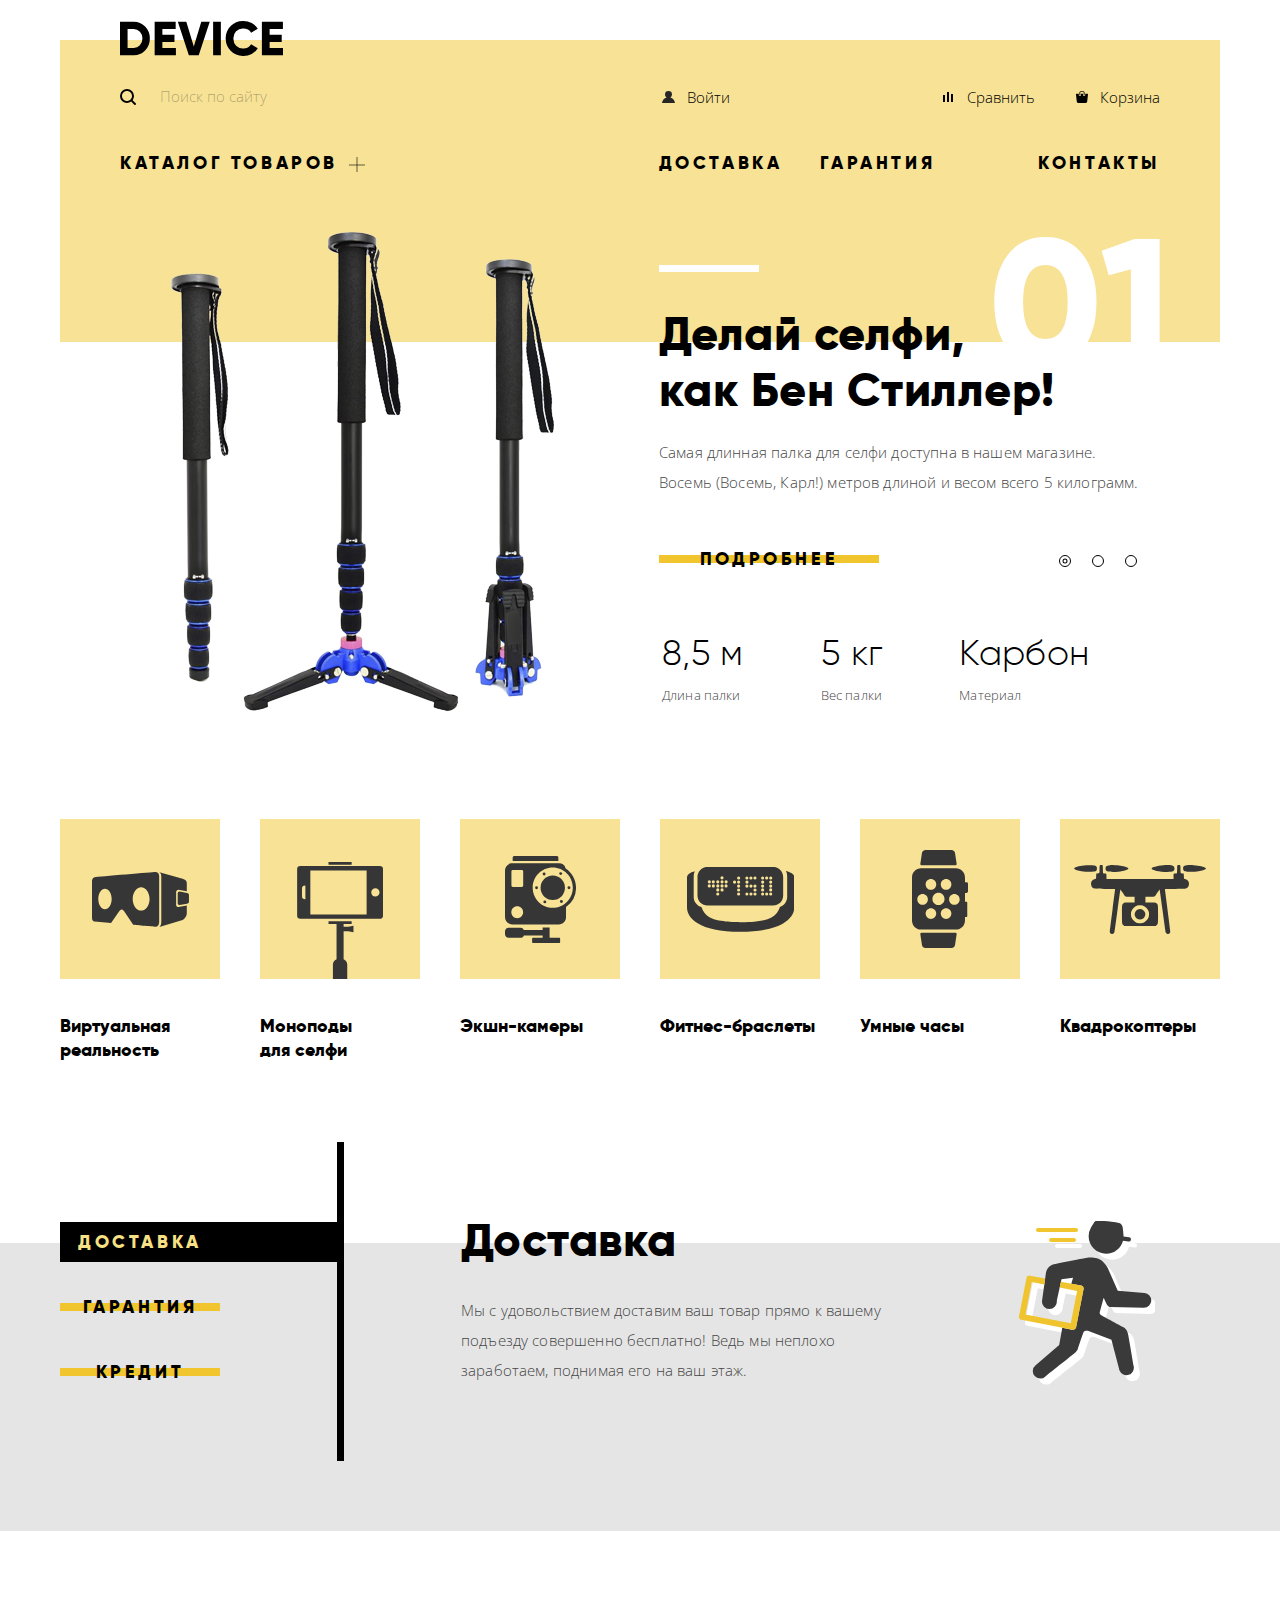
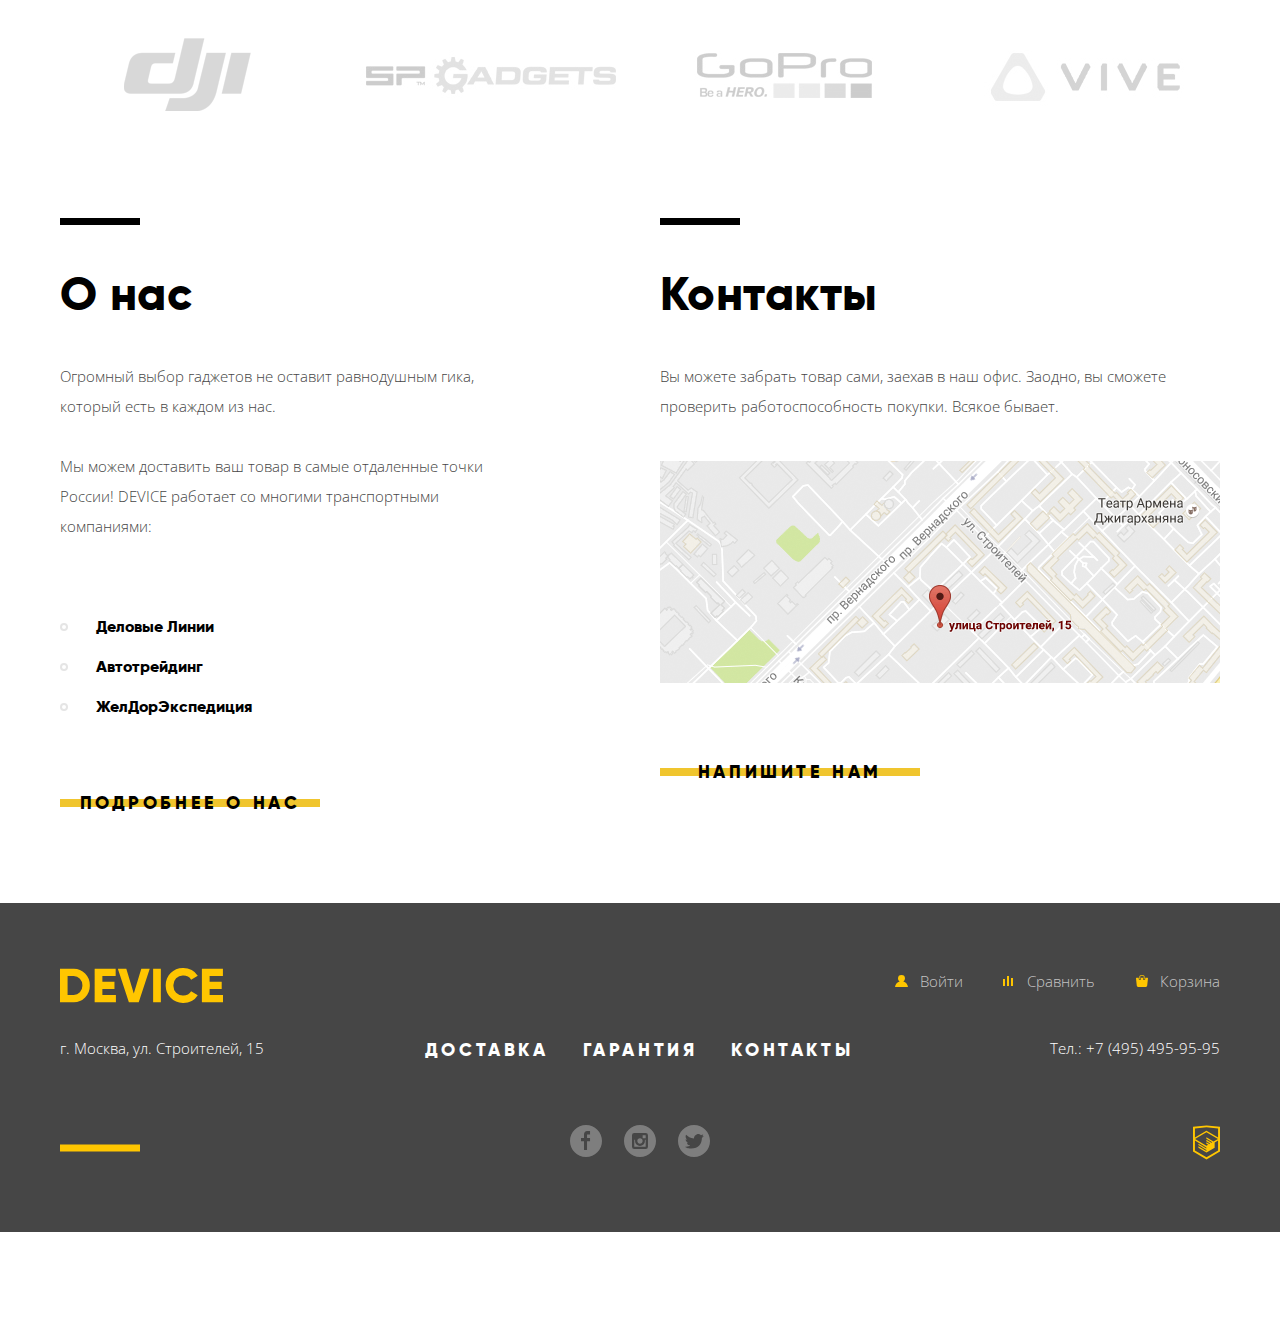
==== commit 17cb3c67: "Правильная геометрия блоков" ====
--- a/index.html
+++ b/index.html
@@ -19,43 +19,47 @@
           <input type="text" placeholder="Поиск по сайту" class="search__input">
           <a href="catalog.html" class="search__button">Найти</a>
         </label>
-        <ul class="header__user user-list">
-          <li class="user-list__item">
-            <a href="enter.html" class="user-list__link">Войти</a>
-          </li>
-        </ul>
-        <ul class="header__market market-list">
-          <li><a href="cart.html" class="market-list__link market-list__link_compare">Сравнить</a></li>
-          <li><a href="cart.html" class="market-list__link market-list__link_cart">Корзина</a></li>
-        </ul>
-      </div>
-      <nav class="header__bottom nav">
-        <a href="catalog.html" class="nav__catalog-link">Каталог товаров</a>
-        <div class="nav__sub-menu sub-menu">
-          <ul class="sub-menu__category-list">
-            <li class="sub-menu__item">
-              <a href="" class="sub-menu__link">Виртуальная реальность</a>
-            </li>
-            <li class="sub-menu__item">
-              <a href="" class="sub-menu__link">Моноподы для селфи</a>
-            </li>
-            <li class="sub-menu__item">
-              <a href="" class="sub-menu__link">Экшн-камеры</a>
+        <div class="header__right">
+          <ul class="header__user user-list">
+            <li class="user-list__item">
+              <a href="enter.html" class="user-list__link">Войти</a>
             </li>
           </ul>
-          <ul class="sub-menu__category-list">
-            <li class="sub-menu__item">
-              <a href="" class="sub-menu__link">Фитнес-браслеты</a>
-            </li>
-            <li class="sub-menu__item">
-              <a href="" class="sub-menu__link">Умные часы</a>
-            </li>
+          <ul class="header__market market-list">
+            <li><a href="cart.html" class="market-list__link market-list__link_compare">Сравнить</a></li>
+            <li><a href="cart.html" class="market-list__link market-list__link_cart">Корзина</a></li>
           </ul>
-          <ul class="sub-menu__category-list">
-            <li class="sub-menu__item">
-              <a href="" class="sub-menu__link">Квадрокоптеры</a>
-            </li>
-          </ul>
+        </div>
+      </div>
+      <nav class="header__bottom nav">
+        <div class="nav__dropdown">
+          <a href="catalog.html" class="nav__catalog-link">Каталог товаров</a>
+          <div class="nav__sub-menu sub-menu">
+            <ul class="sub-menu__category-list">
+              <li class="sub-menu__item">
+                <a href="" class="sub-menu__link">Виртуальная реальность</a>
+              </li>
+              <li class="sub-menu__item">
+                <a href="" class="sub-menu__link">Моноподы для селфи</a>
+              </li>
+              <li class="sub-menu__item">
+                <a href="" class="sub-menu__link">Экшн-камеры</a>
+              </li>
+            </ul>
+            <ul class="sub-menu__category-list">
+              <li class="sub-menu__item">
+                <a href="" class="sub-menu__link">Фитнес-браслеты</a>
+              </li>
+              <li class="sub-menu__item">
+                <a href="" class="sub-menu__link">Умные часы</a>
+              </li>
+            </ul>
+            <ul class="sub-menu__category-list">
+              <li class="sub-menu__item">
+                <a href="" class="sub-menu__link">Квадрокоптеры</a>
+              </li>
+            </ul>
+          </div>
         </div>
         <ul class="nav__list navigation">
           <li><a href="delivery.html" class="navigation__link">Доставка</a></li>
@@ -314,15 +318,17 @@
     <div class="container">
       <div class="footer__top">
         <a class="footer__logo"><img src="img/device_yellow.svg" alt="Логотип Device" width="163" height="35"></a>
-        <ul class="footer__user user-list">
-          <li class="user-list__item">
-            <a href="enter.html" class="user-list__link">Войти</a>
-          </li>
-        </ul>
-        <ul class="footer__market market-list">
-          <li><a href="cart.html" class="market-list__link market-list__link_compare">Сравнить</a></li>
-          <li><a href="cart.html" class="market-list__link market-list__link_cart">Корзина</a></li>
-        </ul>
+        <div class="footer__right">
+          <ul class="footer__user user-list">
+            <li class="user-list__item">
+              <a href="enter.html" class="user-list__link">Войти</a>
+            </li>
+          </ul>
+          <ul class="footer__market market-list">
+            <li><a href="cart.html" class="market-list__link market-list__link_compare">Сравнить</a></li>
+            <li><a href="cart.html" class="market-list__link market-list__link_cart">Корзина</a></li>
+          </ul>
+        </div>
       </div>
       <div class="footer__middle">
         <address class="footer__address">г. Москва, ул. Строителей, 15</address>
@@ -374,7 +380,7 @@
           d="M27.5 0C12.312 0 0 12.312 0 27.5S12.312 55 27.5 55 55 42.688 55 27.5 42.688 0 27.5 0zm11.476 37.072l-1.486 1.426-9.99-9.574-9.987 9.574-1.488-1.426 9.988-9.573-9.987-9.573 1.487-1.425 9.987 9.573 9.988-9.573 1.487 1.425-9.989 9.574 9.99 9.572z" />
       </svg>
     </button>
-    <form class="modal__form feed-form" action="https://echo.htmlacademy.ru" method="get">
+    <form class="modal__form feed-form" action="https://echo.htmlacademy.ru" method="post">
       <div>
         <label class="feed-form__label">
           Ваше имя:
--- a/css/style.css
+++ b/css/style.css
@@ -93,7 +93,9 @@
   height: 8px;
 
   background-color: #f0c52e;
-  transform: translateY(-50%);
+  -webkit-transform: translateY(-50%);
+      -ms-transform: translateY(-50%);
+          transform: translateY(-50%);
 }
 
 .header {
@@ -108,7 +110,7 @@
 
 .main-page .header {
   margin-bottom: 0;
-  padding-bottom: 165px;
+  padding-bottom: 35px;
 }
 
 .header__logo {
@@ -126,7 +128,14 @@
 }
 
 .header__top {
-  display: flex;
+  display: -webkit-box;
+  display: -ms-flexbox;
+  display: flex;
+  -webkit-box-pack: justify;
+      -ms-flex-pack: justify;
+          justify-content: space-between;
+  -webkit-box-align: center;
+  -ms-flex-align: center;
   align-items: center;
   margin-bottom: 30px;
 
@@ -139,6 +148,8 @@
 .search {
   position: relative;
 
+  display: -webkit-box;
+  display: -ms-flexbox;
   display: flex;
 }
 
@@ -147,6 +158,26 @@
   border-bottom: 2px solid #000000;
 }
 
+.search:hover .search__input::-webkit-input-placeholder,
+.search__input:focus::-webkit-input-placeholder {
+  color: rgba(0, 0, 0, 0.6);
+}
+
+.search:hover .search__input::-moz-placeholder,
+.search__input:focus::-moz-placeholder {
+  color: rgba(0, 0, 0, 0.6);
+}
+
+.search:hover .search__input:-ms-input-placeholder,
+.search__input:focus:-ms-input-placeholder {
+  color: rgba(0, 0, 0, 0.6);
+}
+
+.search:hover .search__input::-ms-input-placeholder,
+.search__input:focus::-ms-input-placeholder {
+  color: rgba(0, 0, 0, 0.6);
+}
+
 .search:hover .search__input::placeholder,
 .search__input:focus::placeholder {
   color: rgba(0, 0, 0, 0.6);
@@ -156,6 +187,22 @@
   border-bottom: 2px solid #000000;
 }
 
+.search:focus-within .search__input::-webkit-input-placeholder {
+  color: rgba(0, 0, 0, 0.6);
+}
+
+.search:focus-within .search__input::-moz-placeholder {
+  color: rgba(0, 0, 0, 0.6);
+}
+
+.search:focus-within .search__input:-ms-input-placeholder {
+  color: rgba(0, 0, 0, 0.6);
+}
+
+.search:focus-within .search__input::-ms-input-placeholder {
+  color: rgba(0, 0, 0, 0.6);
+}
+
 .search:focus-within .search__input::placeholder {
   color: rgba(0, 0, 0, 0.6);
 }
@@ -179,11 +226,14 @@
   height: 16px;
 
   background: url("../img/search.svg");
-  transform: translateY(-50%);
+  -webkit-transform: translateY(-50%);
+      -ms-transform: translateY(-50%);
+          transform: translateY(-50%);
 }
 
 .search__input {
-  box-sizing: border-box;
+  -webkit-box-sizing: border-box;
+          box-sizing: border-box;
   width: 356px;
   height: 49px;
   margin-right: -1px;
@@ -197,6 +247,30 @@
   border-bottom: 2px solid transparent;
 }
 
+.search__input::-webkit-input-placeholder {
+  font-size: 15px;
+  line-height: 30px;
+  color: rgba(0, 0, 0, 0.3);
+}
+
+.search__input::-moz-placeholder {
+  font-size: 15px;
+  line-height: 30px;
+  color: rgba(0, 0, 0, 0.3);
+}
+
+.search__input:-ms-input-placeholder {
+  font-size: 15px;
+  line-height: 30px;
+  color: rgba(0, 0, 0, 0.3);
+}
+
+.search__input::-ms-input-placeholder {
+  font-size: 15px;
+  line-height: 30px;
+  color: rgba(0, 0, 0, 0.3);
+}
+
 .search__input::placeholder {
   font-size: 15px;
   line-height: 30px;
@@ -205,7 +279,8 @@
 
 .search__button {
   display: none;
-  box-sizing: border-box;
+  -webkit-box-sizing: border-box;
+          box-sizing: border-box;
   width: 85px;
   margin-right: -1px;
   padding: 7px;
@@ -231,9 +306,29 @@
   color: rgba(255, 255, 255, 0.3);
 }
 
+.header__right {
+  display: -webkit-box;
+  display: -ms-flexbox;
+  display: flex;
+  width: 500px;
+}
+
+.footer__right {
+  display: -webkit-box;
+  display: -ms-flexbox;
+  display: flex;
+  -webkit-box-pack: end;
+      -ms-flex-pack: end;
+          justify-content: flex-end;
+  width: 600px;
+}
+
 .user-list {
-  display: flex;
-  flex-wrap: wrap;
+  display: -webkit-box;
+  display: -ms-flexbox;
+  display: flex;
+  -ms-flex-wrap: wrap;
+      flex-wrap: wrap;
   width: 281px;
   margin: 0;
   margin-left: auto;
@@ -264,7 +359,9 @@
   height: 12px;
 
   background: url("../img/user.svg");
-  transform: translateY(-50%);
+  -webkit-transform: translateY(-50%);
+      -ms-transform: translateY(-50%);
+          transform: translateY(-50%);
 }
 
 .user-list__link {
@@ -302,7 +399,11 @@
 }
 
 .market-list {
-  display: flex;
+  display: -webkit-box;
+  display: -ms-flexbox;
+  display: flex;
+  -ms-flex-wrap: wrap;
+      flex-wrap: wrap;
   margin: 0;
   padding: 0;
 
@@ -340,7 +441,9 @@
   top: 50%;
   left: 0;
 
-  transform: translateY(-50%);
+  -webkit-transform: translateY(-50%);
+      -ms-transform: translateY(-50%);
+          transform: translateY(-50%);
 }
 
 .market-list__link:hover::before,
@@ -367,7 +470,11 @@
 }
 
 .nav {
-  display: flex;
+  display: -webkit-box;
+  display: -ms-flexbox;
+  display: flex;
+  -webkit-box-pack: justify;
+  -ms-flex-pack: justify;
   justify-content: space-between;
 
   text-transform: uppercase;
@@ -420,9 +527,11 @@
 .nav__catalog-link:hover + .sub-menu,
 .nav__catalog-link:focus + .sub-menu {
   position: absolute;
-  bottom: 0;
+  bottom: -132px;
   left: 0;
 
+  display: -webkit-box;
+  display: -ms-flexbox;
   display: flex;
 }
 
@@ -430,8 +539,10 @@
   z-index: 1;
 
   display: none;
-  flex-wrap: wrap;
-  box-sizing: border-box;
+  -ms-flex-wrap: wrap;
+      flex-wrap: wrap;
+  -webkit-box-sizing: border-box;
+          box-sizing: border-box;
   width: 1160px;
   margin: 0;
   padding: 0;
@@ -450,17 +561,21 @@
 
 .sub-menu:hover {
   position: absolute;
-  bottom: 0;
+  bottom: -132px;
   left: 0;
 
-  display: flex;
-}
-
-.sub-menu:focus-within {
-  position: absolute;
-  bottom: 0;
+  display: -webkit-box;
+  display: -ms-flexbox;
+  display: flex;
+}
+
+.nav__dropdown:focus-within .sub-menu {
+  position: absolute;
+  bottom: -132px;
   left: 0;
 
+  display: -webkit-box;
+  display: -ms-flexbox;
   display: flex;
 }
 
@@ -490,6 +605,8 @@
 }
 
 .navigation {
+  display: -webkit-box;
+  display: -ms-flexbox;
   display: flex;
   margin: 0;
   padding: 0;
@@ -520,17 +637,27 @@
   color: rgba(0, 0, 0, 0.3);
 }
 
+.main-page {
+  margin-bottom: 88px;
+}
+
 .slider-promo {
   position: relative;
 
-  margin-top: -130px;
-  /* padding: 5px 82px 5px 90px; */
   margin-bottom: 100px;
+
+  background-image: -webkit-gradient(linear, left top, left bottom, from(#f7e296), color-stop(26%, #f7e296), color-stop(26%, transparent));
+
+  background-image: -o-linear-gradient(top, #f7e296 0%, #f7e296 26%, transparent 26%);
+
+  background-image: linear-gradient(to bottom, #f7e296 0%, #f7e296 26%, transparent 26%);
 }
 
 .circle-list {
   position: absolute;
 
+  display: -webkit-box;
+  display: -ms-flexbox;
   display: flex;
   margin: 0;
   padding: 0;
@@ -550,7 +677,8 @@
   position: relative;
 
   display: block;
-  box-sizing: border-box;
+  -webkit-box-sizing: border-box;
+          box-sizing: border-box;
   width: 12px;
   height: 12px;
   padding: 0;
@@ -568,7 +696,9 @@
   left: 50%;
 
   border-radius: 50%;
-  transform: translate(-50%,-50%);
+  -webkit-transform: translate(-50%,-50%);
+      -ms-transform: translate(-50%,-50%);
+          transform: translate(-50%,-50%);
 }
 
 .circle-list__button_current::before {
@@ -602,7 +732,11 @@
 .slider-promo__item {
   position: relative;
 
-  display: flex;
+  display: -webkit-box;
+  display: -ms-flexbox;
+  display: flex;
+  -webkit-box-pack: justify;
+  -ms-flex-pack: justify;
   justify-content: space-between;
 }
 
@@ -640,23 +774,12 @@
 
   width: 500px;
   margin-top: 50px;
-  padding-top: 42px;
   padding-right: 15px;
 }
 
-.slide__right::before {
-  content: "";
-  position: absolute;
-  top: 0;
-  left: 0;
-
-  width: 100px;
-  height: 7px;
-
-  background-color: #ffffff;
-}
-
 .slide_current {
+  display: -webkit-box;
+  display: -ms-flexbox;
   display: flex;
 }
 
@@ -667,6 +790,22 @@
   font-size: 47px;
   line-height: 56px;
   letter-spacing: 0.47px;
+}
+
+.slider-promo .slide__title {
+  padding-top: 42px;
+}
+
+.slide__title::before {
+  content: "";
+  position: absolute;
+  top: 0;
+  left: 0;
+
+  width: 100px;
+  height: 7px;
+
+  background-color: #ffffff;
 }
 
 .slide__text {
@@ -722,17 +861,24 @@
 }
 
 .catalog-menu {
-  display: flex;
-  flex-wrap: wrap;
+  display: -webkit-box;
+  display: -ms-flexbox;
+  display: flex;
+  -ms-flex-wrap: wrap;
+      flex-wrap: wrap;
+  -webkit-box-pack: justify;
+  -ms-flex-pack: justify;
   justify-content: space-between;
   margin: 0;
-  margin-bottom: 180px;
+  margin-bottom: 80px;
   padding: 0;
 
   list-style: none;
 }
 
 .catalog-menu__picture {
+  display: -webkit-box;
+  display: -ms-flexbox;
   display: flex;
   width: 160px;
   height: 160px;
@@ -774,11 +920,19 @@
 .slider-feature {
   margin-bottom: 95px;
 
-  background-color: #e5e5e5;
+  background-image: -webkit-gradient(linear, left top, left bottom, from(transparent), color-stop(26%, transparent), color-stop(26%, #e5e5e5));
+
+  background-image: -o-linear-gradient(top, transparent 0%, transparent 26%, #e5e5e5 26%);
+
+  background-image: linear-gradient(to bottom, transparent 0%, transparent 26%, #e5e5e5 26%);
 }
 
 .slider-feature__container {
-  display: flex;
+  display: -webkit-box;
+  display: -ms-flexbox;
+  display: flex;
+  -webkit-box-pack: justify;
+  -ms-flex-pack: justify;
   justify-content: space-between;
   padding-bottom: 96px;
 }
@@ -787,10 +941,11 @@
   position: relative;
   z-index: 1;
 
+  -ms-flex-negative: 0;
   flex-shrink: 0;
   width: 284px;
   margin: 0;
-  margin-top: -13px;
+  margin-top: 87px;
   margin-right: 117px;
   padding: 0;
 
@@ -852,7 +1007,7 @@
 
 .slider-feature__list {
   margin: 0;
-  margin-top: -26px;
+  margin-top: 75px;
   padding: 0;
   padding-right: 65px;
 
@@ -887,8 +1042,13 @@
 }
 
 .partners__list {
-  display: flex;
-  flex-wrap: wrap;
+  display: -webkit-box;
+  display: -ms-flexbox;
+  display: flex;
+  -ms-flex-wrap: wrap;
+      flex-wrap: wrap;
+  -webkit-box-pack: justify;
+  -ms-flex-pack: justify;
   justify-content: space-between;
   margin: 0;
   padding: 0;
@@ -920,7 +1080,11 @@
 }
 
 .row-container {
-  display: flex;
+  display: -webkit-box;
+  display: -ms-flexbox;
+  display: flex;
+  -webkit-box-pack: justify;
+  -ms-flex-pack: justify;
   justify-content: space-between;
 }
 
@@ -928,28 +1092,28 @@
   position: relative;
 
   width: 472px;
+}
+
+.about__title {
+  margin: 0;
+  margin-bottom: 42px;
   padding-top: 53px;
-}
-
-.about::before {
-  content: "";
-  position: absolute;
-  top: 0;
-  left: 0;
-
-  width: 80px;
-  height: 7px;
-
-  background-color: #000000;
-}
-
-.about__title {
-  margin: 0;
-  margin-bottom: 42px;
 
   font-size: 47px;
   line-height: 48px;
   letter-spacing: 0.47px;
+}
+
+.about__title::before {
+  content: "";
+  position: absolute;
+  top: 0;
+  left: 0;
+
+  width: 80px;
+  height: 7px;
+
+  background-color: #000000;
 }
 
 .about__text {
@@ -998,7 +1162,9 @@
 
   border: 2px solid #e5e5e5;
   border-radius: 50%;
-  transform: translateY(-50%);
+  -webkit-transform: translateY(-50%);
+      -ms-transform: translateY(-50%);
+          transform: translateY(-50%);
 }
 
 .about__button {
@@ -1012,28 +1178,28 @@
   position: relative;
 
   width: 560px;
+}
+
+.contact__title {
+  margin: 0;
+  margin-bottom: 42px;
   padding-top: 53px;
-}
-
-.contact::before {
-  content: "";
-  position: absolute;
-  top: 0;
-  left: 0;
-
-  width: 80px;
-  height: 7px;
-
-  background-color: #000000;
-}
-
-.contact__title {
-  margin: 0;
-  margin-bottom: 42px;
 
   font-size: 47px;
   line-height: 48px;
   letter-spacing: 0.47px;
+}
+
+.contact__title::before {
+  content: "";
+  position: absolute;
+  top: 0;
+  left: 0;
+
+  width: 80px;
+  height: 7px;
+
+  background-color: #000000;
 }
 
 .contact__text {
@@ -1064,7 +1230,6 @@
 }
 
 .footer {
-  margin-top: 20px;
   padding: 60px 0;
 
   font-weight: 300;
@@ -1076,11 +1241,9 @@
   background-color: #464646;
 }
 
-.main-page .footer {
-  margin-top: 88px;
-}
-
 .footer__top {
+  display: -webkit-box;
+  display: -ms-flexbox;
   display: flex;
   margin-bottom: 27px;
 }
@@ -1104,6 +1267,8 @@
 }
 
 .footer__user {
+  -webkit-box-pack: end;
+  -ms-flex-pack: end;
   justify-content: flex-end;
   margin: 0;
   margin-right: 40px;
@@ -1148,7 +1313,11 @@
 }
 
 .footer__middle {
-  display: flex;
+  display: -webkit-box;
+  display: -ms-flexbox;
+  display: flex;
+  -webkit-box-pack: justify;
+  -ms-flex-pack: justify;
   justify-content: space-between;
   margin-bottom: 59px;
 }
@@ -1199,7 +1368,11 @@
 .footer__bottom {
   position: relative;
 
-  display: flex;
+  display: -webkit-box;
+  display: -ms-flexbox;
+  display: flex;
+  -webkit-box-pack: end;
+  -ms-flex-pack: end;
   justify-content: flex-end;
 }
 
@@ -1213,10 +1386,14 @@
   height: 7px;
 
   background-color: #ffc600;
-  transform: translateY(-50%);
+  -webkit-transform: translateY(-50%);
+      -ms-transform: translateY(-50%);
+          transform: translateY(-50%);
 }
 
 .social {
+  display: -webkit-box;
+  display: -ms-flexbox;
   display: flex;
   margin: 0;
   padding: 0;
@@ -1272,6 +1449,8 @@
 }
 
 .breadcrumbs {
+  display: -webkit-box;
+  display: -ms-flexbox;
   display: flex;
   margin: 0;
   margin-bottom: 46px;
@@ -1320,7 +1499,9 @@
 
   border-right: 1px solid #000000;
   border-bottom: 1px solid #000000;
-  transform: translateY(-50%) rotate(-45deg);
+  -webkit-transform: translateY(-50%) rotate(-45deg);
+      -ms-transform: translateY(-50%) rotate(-45deg);
+          transform: translateY(-50%) rotate(-45deg);
 }
 
 .breadcrumbs__item:last-child .breadcrumbs__link::after {
@@ -1328,38 +1509,24 @@
 }
 
 .layout {
-  display: flex;
   width: 100%;
 }
 
-.layout__left {
-  display: flex;
-  width: 36.8%;
-  min-width: 327px;
-
-  background-color: #d9d9d9;
-}
-
-.layout__left_lightgrey {
+.layout__wrapper {
+  display: -webkit-box;
+  display: -ms-flexbox;
+  display: flex;
+}
+
+.layout_grey {
   background-color: #ebebeb;
 }
 
-.layout__right {
-  display: flex;
-  width: 63.2%;
-  min-width: 832px;
-
-  background-color: #ebebeb;
-}
-
-.layout__right_white {
-  flex-direction: column;
-
-  background-color: #ffffff;
-}
-
 .left-title {
-  box-sizing: border-box;
+  position: relative;
+
+  -webkit-box-sizing: border-box;
+          box-sizing: border-box;
   width: 327px;
   margin: 0;
   margin-left: auto;
@@ -1372,11 +1539,49 @@
   letter-spacing: 3.2px;
 }
 
+.layout__dark-grey {
+  position: relative;
+}
+
+.layout__dark-grey::before {
+  content: "";
+  position: absolute;
+  top: 0;
+  right: 0;
+
+  width: 1000%;
+  height: 100%;
+
+  background-color: #d9d9d9;
+}
+
+.layout__left-grey {
+  position: relative;
+}
+
+.layout__left-grey::before {
+  content: "";
+  position: absolute;
+  top: 0;
+  right: 0;
+
+  width: 1000%;
+  height: 100%;
+
+  background-color: #ebebeb;
+}
+
 .sort {
-  display: flex;
-  flex-wrap: wrap;
+  display: -webkit-box;
+  display: -ms-flexbox;
+  display: flex;
+  -ms-flex-wrap: wrap;
+      flex-wrap: wrap;
+  -webkit-box-align: center;
+  -ms-flex-align: center;
   align-items: center;
-  box-sizing: border-box;
+  -webkit-box-sizing: border-box;
+          box-sizing: border-box;
   width: 832px;
   padding-left: 70px;
 }
@@ -1391,6 +1596,8 @@
 }
 
 .sort__list {
+  display: -webkit-box;
+  display: -ms-flexbox;
   display: flex;
   margin: 0;
   padding: 0;
@@ -1429,6 +1636,8 @@
 }
 
 .arrow-list {
+  display: -webkit-box;
+  display: -ms-flexbox;
   display: flex;
   margin: 0;
   margin-left: auto;
@@ -1480,7 +1689,10 @@
 }
 
 .filter {
-  box-sizing: border-box;
+  position: relative;
+
+  -webkit-box-sizing: border-box;
+          box-sizing: border-box;
   width: 327px;
   margin-left: auto;
   padding-top: 69px;
@@ -1523,7 +1735,9 @@
   height: 2px;
 
   background-color: #dbdbdb;
-  transform: translateY(-50%);
+  -webkit-transform: translateY(-50%);
+      -ms-transform: translateY(-50%);
+          transform: translateY(-50%);
 }
 
 .line_back {
@@ -1540,7 +1754,8 @@
   position: absolute;
   top: 50%;
 
-  box-sizing: border-box;
+  -webkit-box-sizing: border-box;
+          box-sizing: border-box;
   width: 20px;
   height: 20px;
   padding: 0;
@@ -1548,7 +1763,9 @@
   background-color: #c9c9c9;
   border: 8px solid #ffffff;
   border-radius: 50%;
-  transform: translateY(-50%);
+  -webkit-transform: translateY(-50%);
+      -ms-transform: translateY(-50%);
+          transform: translateY(-50%);
 }
 
 .range-button:active {
@@ -1697,9 +1914,13 @@
 }
 
 .catalog {
-  display: flex;
-  flex-wrap: wrap;
-  box-sizing: border-box;
+  display: -webkit-box;
+  display: -ms-flexbox;
+  display: flex;
+  -ms-flex-wrap: wrap;
+      flex-wrap: wrap;
+  -webkit-box-sizing: border-box;
+          box-sizing: border-box;
   width: 832px;
   margin: 0;
   margin-right: auto;
@@ -1728,10 +1949,14 @@
 }
 
 .catalog__item:hover .catalog-item__area {
+  display: -webkit-box;
+  display: -ms-flexbox;
   display: flex;
 }
 
 .catalog__item:focus-within .catalog-item__area {
+  display: -webkit-box;
+  display: -ms-flexbox;
   display: flex;
 }
 
@@ -1742,13 +1967,18 @@
   z-index: 1;
 
   display: none;
-  flex-direction: column;
+  -webkit-box-orient: vertical;
+  -webkit-box-direction: normal;
+  -ms-flex-direction: column;
+      flex-direction: column;
+  -webkit-box-align: center;
+  -ms-flex-align: center;
+  align-items: center;
   width: 100%;
   height: 380px;
   margin: 0;
 
-  background-color: #eeeeee;
-  opacity: 0.7;
+  background-color: rgba(238, 238, 238, 0.7);
 }
 
 .catalog-item__add-link {
@@ -1784,6 +2014,7 @@
   position: absolute;
   top: 46px;
   right: 41px;
+  z-index: 2;
 
   font-size: 14px;
   line-height: 24px;
@@ -1795,8 +2026,10 @@
   position: absolute;
   top: 29px;
   right: 27px;
-
-  box-sizing: border-box;
+  z-index: 2;
+
+  -webkit-box-sizing: border-box;
+          box-sizing: border-box;
   width: 60px;
   height: 60px;
 
@@ -1810,7 +2043,11 @@
 }
 
 .catalog-item__description {
-  display: flex;
+  display: -webkit-box;
+  display: -ms-flexbox;
+  display: flex;
+  -webkit-box-pack: justify;
+  -ms-flex-pack: justify;
   justify-content: space-between;
   margin: 0;
 }
@@ -1829,9 +2066,14 @@
 }
 
 .pagination {
-  display: flex;
+  display: -webkit-box;
+  display: -ms-flexbox;
+  display: flex;
+  -webkit-box-align: center;
+  -ms-flex-align: center;
   align-items: center;
-  box-sizing: border-box;
+  -webkit-box-sizing: border-box;
+          box-sizing: border-box;
   width: 759px;
   margin: 0 auto 76px 72px;
   padding: 0;
@@ -1911,10 +2153,6 @@
 .pagination .pagination__link_current,
 .pagination .pagination__link_forward {
   color: rgba(0, 0, 0, 1);
-}
-
-.catalog-page .footer {
-  margin-top: 0;
 }
 
 .modal {
@@ -1926,8 +2164,11 @@
   display: none;
   width: 960px;
 
-  box-shadow: 0 10px 20px 0 rgba(4, 6, 6, 0.2);
-  transform: translate(-50%, -50%);
+  -webkit-box-shadow: 0 10px 20px 0 rgba(4, 6, 6, 0.2);
+          box-shadow: 0 10px 20px 0 rgba(4, 6, 6, 0.2);
+  -webkit-transform: translate(-50%, -50%);
+      -ms-transform: translate(-50%, -50%);
+          transform: translate(-50%, -50%);
 }
 
 .modal__close {
@@ -1958,7 +2199,8 @@
 }
 
 .feed-form {
-  box-sizing: border-box;
+  -webkit-box-sizing: border-box;
+          box-sizing: border-box;
   padding: 98px;
 
   background-color: #ffffff;
@@ -1978,7 +2220,8 @@
 
 .feed-form__input {
   display: block;
-  box-sizing: border-box;
+  -webkit-box-sizing: border-box;
+          box-sizing: border-box;
   width: 360px;
   padding: 13px 20px;
 
@@ -1999,6 +2242,38 @@
 .feed-form__input:focus {
   background-color: #ffffff;
   border: 3px solid #f0c52e;
+}
+
+.feed-form__input::-webkit-input-placeholder {
+  font-weight: normal;
+  font-size: 14px;
+  line-height: 18px;
+  font-family: "Open Sans", Arial, sans-serif;
+  color: rgba(70, 70, 70, 0.4);
+}
+
+.feed-form__input::-moz-placeholder {
+  font-weight: normal;
+  font-size: 14px;
+  line-height: 18px;
+  font-family: "Open Sans", Arial, sans-serif;
+  color: rgba(70, 70, 70, 0.4);
+}
+
+.feed-form__input:-ms-input-placeholder {
+  font-weight: normal;
+  font-size: 14px;
+  line-height: 18px;
+  font-family: "Open Sans", Arial, sans-serif;
+  color: rgba(70, 70, 70, 0.4);
+}
+
+.feed-form__input::-ms-input-placeholder {
+  font-weight: normal;
+  font-size: 14px;
+  line-height: 18px;
+  font-family: "Open Sans", Arial, sans-serif;
+  color: rgba(70, 70, 70, 0.4);
 }
 
 .feed-form__input::placeholder {
@@ -2011,7 +2286,8 @@
 
 .feed-form__textarea {
   display: block;
-  box-sizing: border-box;
+  -webkit-box-sizing: border-box;
+          box-sizing: border-box;
   width: 100%;
   padding: 13px 20px;
 
@@ -2034,6 +2310,38 @@
 .feed-form__textarea:focus {
   background-color: #ffffff;
   border: 3px solid #f0c52e;
+}
+
+.feed-form__textarea::-webkit-input-placeholder {
+  font-weight: normal;
+  font-size: 14px;
+  line-height: 18px;
+  font-family: "Open Sans", Arial, sans-serif;
+  color: rgba(70, 70, 70, 0.4);
+}
+
+.feed-form__textarea::-moz-placeholder {
+  font-weight: normal;
+  font-size: 14px;
+  line-height: 18px;
+  font-family: "Open Sans", Arial, sans-serif;
+  color: rgba(70, 70, 70, 0.4);
+}
+
+.feed-form__textarea:-ms-input-placeholder {
+  font-weight: normal;
+  font-size: 14px;
+  line-height: 18px;
+  font-family: "Open Sans", Arial, sans-serif;
+  color: rgba(70, 70, 70, 0.4);
+}
+
+.feed-form__textarea::-ms-input-placeholder {
+  font-weight: normal;
+  font-size: 14px;
+  line-height: 18px;
+  font-family: "Open Sans", Arial, sans-serif;
+  color: rgba(70, 70, 70, 0.4);
 }
 
 .feed-form__textarea::placeholder {
